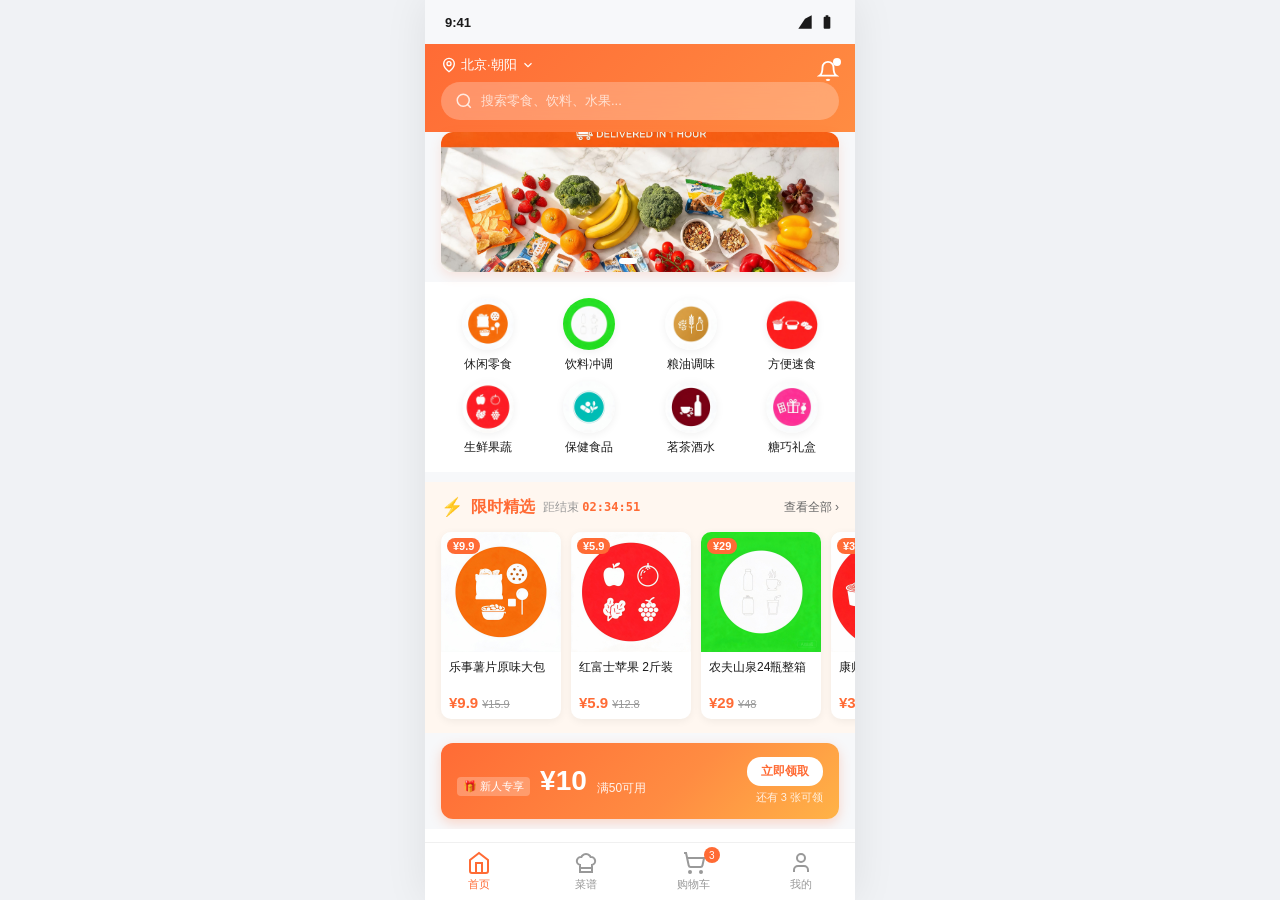
==== src/main/resources/app/index.html @ ce309b53 "feat: App端移动端UI原型 + 本地图片资源 + 菜谱Tab差异化 新增 App 端移动端原型： - 单页 HTML 应用，4 Tab 底部导航（首页/菜谱/购物车/我的） - 7 个跳转页（" ====
<!DOCTYPE html>
<html lang="zh-CN">
<head>
    <meta charset="UTF-8">
    <meta name="viewport" content="width=device-width, initial-scale=1.0, maximum-scale=1.0, user-scalable=no">
    <meta name="theme-color" content="#FF6B35">
    <title>食鲜优选 — 新鲜到家</title>
    <link rel="stylesheet" href="css/style.css">
</head>
<body>
    <div class="phone-frame">
        <!-- 状态栏 -->
        <div class="status-bar">
            <span class="time">9:41</span>
            <span class="icons">
                <svg viewBox="0 0 24 24" width="16" height="16" fill="currentColor"><path d="M2 22h20V2L12 7 2 22z"/></svg>
                <svg viewBox="0 0 24 24" width="16" height="16" fill="currentColor"><path d="M15.67 4H14V2h-4v2H8.33C7.6 4 7 4.6 7 5.33v15.33C7 21.4 7.6 22 8.33 22h7.33c.74 0 1.34-.6 1.34-1.33V5.33C17 4.6 16.4 4 15.67 4z"/></svg>
            </span>
        </div>

        <!-- 内容区 -->
        <main class="content" id="app">

            <!-- ============ 🏠 首页 ============ -->
            <section class="page active" id="page-home">
                <!-- 顶部搜索栏 -->
                <header class="header-home">
                    <div class="location">
                        <svg viewBox="0 0 24 24" width="16" height="16" fill="none" stroke="currentColor" stroke-width="2"><path d="M20 10c0 6-8 12-8 12s-8-6-8-12a8 8 0 0 1 16 0Z"/><circle cx="12" cy="10" r="3"/></svg>
                        <span>北京·朝阳</span>
                        <svg viewBox="0 0 24 24" width="14" height="14" fill="none" stroke="currentColor" stroke-width="2"><path d="m6 9 6 6 6-6"/></svg>
                    </div>
                    <div class="search-bar" onclick="navigateTo('search')">
                        <svg viewBox="0 0 24 24" width="18" height="18" fill="none" stroke="currentColor" stroke-width="2"><circle cx="11" cy="11" r="8"/><path d="m21 21-4.3-4.3"/></svg>
                        <span class="placeholder">搜索零食、饮料、水果...</span>
                    </div>
                    <div class="msg-icon" onclick="navigateTo('notice')">
                        <svg viewBox="0 0 24 24" width="22" height="22" fill="none" stroke="currentColor" stroke-width="2"><path d="M6 8a6 6 0 0 1 12 0c0 7 3 9 3 9H3s3-2 3-9"/><path d="M10.3 21a1.94 1.94 0 0 0 3.4 0"/></svg>
                        <span class="dot"></span>
                    </div>
                </header>

                <!-- 轮播图 -->
                <div class="banner-swiper">
                    <div class="banner-track">
                        <img src="images/banner-1.jpg" class="banner-slide" alt="">
                        <img src="images/banner-2.jpg" class="banner-slide" alt="">
                        <img src="images/banner-3.jpg" class="banner-slide" alt="">
                    </div>
                    <div class="banner-dots">
                        <span class="dot active"></span><span class="dot"></span><span class="dot"></span>
                    </div>
                </div>

                <!-- 8 个分类入口 -->
                <div class="section">
                    <div class="category-grid">
                        <a class="cat-item" onclick="scrollToCategory('snack')">
                            <div class="cat-icon"><img src="images/cat-snack.jpg"></div>
                            <span>休闲零食</span>
                        </a>
                        <a class="cat-item" onclick="scrollToCategory('drink')">
                            <div class="cat-icon"><img src="images/cat-drink.jpg"></div>
                            <span>饮料冲调</span>
                        </a>
                        <a class="cat-item" onclick="scrollToCategory('oil')">
                            <div class="cat-icon"><img src="images/cat-oil.jpg"></div>
                            <span>粮油调味</span>
                        </a>
                        <a class="cat-item" onclick="scrollToCategory('instant')">
                            <div class="cat-icon"><img src="images/cat-instant.jpg"></div>
                            <span>方便速食</span>
                        </a>
                        <a class="cat-item" onclick="scrollToCategory('fresh')">
                            <div class="cat-icon"><img src="images/cat-fresh.jpg"></div>
                            <span>生鲜果蔬</span>
                        </a>
                        <a class="cat-item" onclick="scrollToCategory('health')">
                            <div class="cat-icon"><img src="images/cat-health.jpg"></div>
                            <span>保健食品</span>
                        </a>
                        <a class="cat-item" onclick="scrollToCategory('tea')">
                            <div class="cat-icon"><img src="images/cat-tea.jpg"></div>
                            <span>茗茶酒水</span>
                        </a>
                        <a class="cat-item" onclick="scrollToCategory('choco')">
                            <div class="cat-icon"><img src="images/cat-choco.jpg"></div>
                            <span>糖巧礼盒</span>
                        </a>
                    </div>
                </div>

                <!-- 限时精选 -->
                <div class="section flash-sale">
                    <div class="section-title">
                        <div class="title-left">
                            <span class="title-icon">⚡</span>
                            <h3>限时精选</h3>
                            <span class="title-sub">距结束 <b class="countdown">02:34:51</b></span>
                        </div>
                        <span class="title-more">查看全部 ›</span>
                    </div>
                    <div class="horizontal-scroll">
                        <div class="goods-card" onclick="navigateTo('foodDetail', {id:1})">
                            <div class="goods-img"><img src="images/cat-snack.jpg"><span class="tag-sale">¥9.9</span></div>
                            <div class="goods-info">
                                <div class="goods-title">乐事薯片原味大包</div>
                                <div class="goods-price"><b>¥9.9</b><span>¥15.9</span></div>
                            </div>
                        </div>
                        <div class="goods-card" onclick="navigateTo('foodDetail', {id:2})">
                            <div class="goods-img"><img src="images/cat-fresh.jpg"><span class="tag-sale">¥5.9</span></div>
                            <div class="goods-info">
                                <div class="goods-title">红富士苹果 2斤装</div>
                                <div class="goods-price"><b>¥5.9</b><span>¥12.8</span></div>
                            </div>
                        </div>
                        <div class="goods-card" onclick="navigateTo('foodDetail', {id:3})">
                            <div class="goods-img"><img src="images/cat-drink.jpg"><span class="tag-sale">¥29</span></div>
                            <div class="goods-info">
                                <div class="goods-title">农夫山泉24瓶整箱</div>
                                <div class="goods-price"><b>¥29</b><span>¥48</span></div>
                            </div>
                        </div>
                        <div class="goods-card" onclick="navigateTo('foodDetail', {id:4})">
                            <div class="goods-img"><img src="images/cat-instant.jpg"><span class="tag-sale">¥3.9</span></div>
                            <div class="goods-info">
                                <div class="goods-title">康师傅红烧牛肉面</div>
                                <div class="goods-price"><b>¥3.9</b><span>¥5.5</span></div>
                            </div>
                        </div>
                    </div>
                </div>

                <!-- 领券入口 -->
                <div class="coupon-banner" onclick="navigateTo('coupon')">
                    <div class="coupon-left">
                        <span class="coupon-tag">🎁 新人专享</span>
                        <div class="coupon-money">¥10</div>
                        <div class="coupon-label">满50可用</div>
                    </div>
                    <div class="coupon-right">
                        <div class="coupon-btn">立即领取</div>
                        <div class="coupon-tip">还有 3 张可领</div>
                    </div>
                </div>

                <!-- 推荐商品 -->
                <div class="section">
                    <div class="section-title">
                        <div class="title-left"><h3>为你推荐</h3><span class="title-sub">精选好货</span></div>
                    </div>
                    <div class="goods-grid">
                        <div class="goods-card vertical" onclick="navigateTo('foodDetail', {id:5})">
                            <div class="goods-img"><img src="images/cat-snack.jpg"></div>
                            <div class="goods-info">
                                <div class="goods-title">三只松鼠每日坚果750g</div>
                                <div class="goods-desc">30包独立包装 · 孕妇儿童零食</div>
                                <div class="goods-bottom"><div class="goods-price"><b>¥69</b><span>¥99</span></div><button class="btn-add">+</button></div>
                            </div>
                        </div>
                        <div class="goods-card vertical" onclick="navigateTo('foodDetail', {id:6})">
                            <div class="goods-img"><img src="images/cat-drink.jpg"></div>
                            <div class="goods-info">
                                <div class="goods-title">伊利纯牛奶250ml×16盒</div>
                                <div class="goods-desc">优质奶源 · 营养早餐</div>
                                <div class="goods-bottom"><div class="goods-price"><b>¥45</b><span>¥68</span></div><button class="btn-add">+</button></div>
                            </div>
                        </div>
                        <div class="goods-card vertical" onclick="navigateTo('foodDetail', {id:7})">
                            <div class="goods-img"><img src="images/cat-fresh.jpg"></div>
                            <div class="goods-info">
                                <div class="goods-title">智利车厘子 J级 1kg</div>
                                <div class="goods-desc">进口水果 · 顺丰冷链</div>
                                <div class="goods-bottom"><div class="goods-price"><b>¥128</b><span>¥198</span></div><button class="btn-add">+</button></div>
                            </div>
                        </div>
                        <div class="goods-card vertical" onclick="navigateTo('foodDetail', {id:8})">
                            <div class="goods-img"><img src="images/cat-instant.jpg"></div>
                            <div class="goods-info">
                                <div class="goods-title">海底捞自热火锅麻辣味</div>
                                <div class="goods-desc">懒人速食 · 15分钟即享</div>
                                <div class="goods-bottom"><div class="goods-price"><b>¥29.9</b><span>¥39.9</span></div><button class="btn-add">+</button></div>
                            </div>
                        </div>
                        <div class="goods-card vertical" onclick="navigateTo('foodDetail', {id:9})">
                            <div class="goods-img"><img src="images/cat-tea.jpg"></div>
                            <div class="goods-info">
                                <div class="goods-title">云南普洱茶饼357g</div>
                                <div class="goods-desc">陈香浓郁 · 送礼佳品</div>
                                <div class="goods-bottom"><div class="goods-price"><b>¥188</b><span>¥268</span></div><button class="btn-add">+</button></div>
                            </div>
                        </div>
                        <div class="goods-card vertical" onclick="navigateTo('foodDetail', {id:10})">
                            <div class="goods-img"><img src="images/cat-oil.jpg"></div>
                            <div class="goods-info">
                                <div class="goods-title">五常稻花香大米5kg</div>
                                <div class="goods-desc">东北新米 · 香糯可口</div>
                                <div class="goods-bottom"><div class="goods-price"><b>¥59</b><span>¥79</span></div><button class="btn-add">+</button></div>
                            </div>
                        </div>
                    </div>
                </div>
                <div class="bottom-placeholder"></div>
            </section>

            <!-- ============ 🍳 菜谱 Tab ============ -->
            <section class="page" id="page-recipe">
                <header class="header-simple">
                    <h1 class="page-title">🍳 今日菜谱</h1>
                    <p class="page-sub">选一道菜，一键加购食材</p>
                </header>

                <!-- 菜谱分类筛选 -->
                <div class="chip-scroll">
                    <div class="chip active">全部</div>
                    <div class="chip">家常菜</div>
                    <div class="chip">快手菜</div>
                    <div class="chip">甜品</div>
                    <div class="chip">饮品</div>
                    <div class="chip">主食</div>
                </div>

                <!-- 菜谱列表 -->
                <div class="recipe-list">
                    <div class="recipe-card" onclick="navigateTo('recipeDetail', {id:1})">
                        <div class="recipe-img"><img src="images/recipe-1.jpg"></div>
                        <div class="recipe-info">
                            <h4>番茄炒蛋</h4>
                            <div class="recipe-meta">
                                <span class="meta-tag easy">简单</span>
                                <span>⏱ 15分钟</span>
                                <span>🥗 4种食材</span>
                            </div>
                            <p class="recipe-desc">经典家常菜，酸甜开胃</p>
                            <button class="btn-primary-sm" onclick="event.stopPropagation()">一键加购食材</button>
                        </div>
                    </div>
                    <div class="recipe-card" onclick="navigateTo('recipeDetail', {id:2})">
                        <div class="recipe-img"><img src="images/recipe-2.jpg"></div>
                        <div class="recipe-info">
                            <h4>红烧牛肉面</h4>
                            <div class="recipe-meta">
                                <span class="meta-tag easy">简单</span>
                                <span>⏱ 10分钟</span>
                                <span>🥗 3种食材</span>
                            </div>
                            <p class="recipe-desc">快手美味方便面升级</p>
                            <button class="btn-primary-sm" onclick="event.stopPropagation()">一键加购食材</button>
                        </div>
                    </div>
                    <div class="recipe-card" onclick="navigateTo('recipeDetail', {id:3})">
                        <div class="recipe-img"><img src="images/recipe-3.jpg"></div>
                        <div class="recipe-info">
                            <h4>黄油煎苹果</h4>
                            <div class="recipe-meta">
                                <span class="meta-tag easy">简单</span>
                                <span>⏱ 10分钟</span>
                                <span>🥗 3种食材</span>
                            </div>
                            <p class="recipe-desc">甜品小能手，高颜值下午茶</p>
                            <button class="btn-primary-sm" onclick="event.stopPropagation()">一键加购食材</button>
                        </div>
                    </div>
                    <div class="recipe-card" onclick="navigateTo('recipeDetail', {id:4})">
                        <div class="recipe-img"><img src="images/recipe-4.jpg"></div>
                        <div class="recipe-info">
                            <h4>自热火锅豪华版</h4>
                            <div class="recipe-meta">
                                <span class="meta-tag easy">简单</span>
                                <span>⏱ 20分钟</span>
                                <span>🥗 3种食材</span>
                            </div>
                            <p class="recipe-desc">懒人必备，15分钟火锅大餐</p>
                            <button class="btn-primary-sm" onclick="event.stopPropagation()">一键加购食材</button>
                        </div>
                    </div>
                    <div class="recipe-card" onclick="navigateTo('recipeDetail', {id:5})">
                        <div class="recipe-img"><img src="images/recipe-5.jpg"></div>
                        <div class="recipe-info">
                            <h4>牛奶咖啡拿铁</h4>
                            <div class="recipe-meta">
                                <span class="meta-tag easy">简单</span>
                                <span>⏱ 5分钟</span>
                                <span>🥗 2种食材</span>
                            </div>
                            <p class="recipe-desc">在家也能做的咖啡店品质</p>
                            <button class="btn-primary-sm" onclick="event.stopPropagation()">一键加购食材</button>
                        </div>
                    </div>
                    <div class="recipe-card" onclick="navigateTo('recipeDetail', {id:6})">
                        <div class="recipe-img"><img src="images/recipe-6.jpg"></div>
                        <div class="recipe-info">
                            <h4>苹果牛奶甜品</h4>
                            <div class="recipe-meta">
                                <span class="meta-tag easy">简单</span>
                                <span>⏱ 5分钟</span>
                                <span>🥗 3种食材</span>
                            </div>
                            <p class="recipe-desc">营养早餐首选，简单又美味</p>
                            <button class="btn-primary-sm" onclick="event.stopPropagation()">一键加购食材</button>
                        </div>
                    </div>
                    <div class="recipe-card" onclick="navigateTo('recipeDetail', {id:7})">
                        <div class="recipe-img"><img src="images/recipe-7.jpg"></div>
                        <div class="recipe-info">
                            <h4>大米香粥</h4>
                            <div class="recipe-meta">
                                <span class="meta-tag easy">简单</span>
                                <span>⏱ 40分钟</span>
                                <span>🥗 3种食材</span>
                            </div>
                            <p class="recipe-desc">养胃好选择，软糯绵密</p>
                            <button class="btn-primary-sm" onclick="event.stopPropagation()">一键加购食材</button>
                        </div>
                    </div>
                    <div class="recipe-card" onclick="navigateTo('recipeDetail', {id:8})">
                        <div class="recipe-img"><img src="images/recipe-8.jpg"></div>
                        <div class="recipe-info">
                            <h4>黄油巧克力拼盘</h4>
                            <div class="recipe-meta">
                                <span class="meta-tag medium">中等</span>
                                <span>⏱ 30分钟</span>
                                <span>🥗 3种食材</span>
                            </div>
                            <p class="recipe-desc">下午茶小甜点，精致摆盘</p>
                            <button class="btn-primary-sm" onclick="event.stopPropagation()">一键加购食材</button>
                        </div>
                    </div>
                </div>
                <div class="bottom-placeholder"></div>
            </section>

            <!-- ============ 🛒 购物车 Tab ============ -->
            <section class="page" id="page-cart">
                <header class="header-simple">
                    <h1 class="page-title">🛒 购物车</h1>
                    <span class="cart-edit" onclick="toggleCartEdit()">管理</span>
                </header>
                <div class="cart-list">
                    <div class="cart-item">
                        <div class="checkbox checked"></div>
                        <img class="cart-img" src="images/cat-snack.jpg">
                        <div class="cart-info">
                            <div class="cart-title">三只松鼠每日坚果750g</div>
                            <div class="cart-spec">原味 / 750g</div>
                            <div class="cart-bottom">
                                <span class="cart-price">¥69</span>
                                <div class="stepper"><button class="step-minus">-</button><span>1</span><button class="step-plus">+</button></div>
                            </div>
                        </div>
                    </div>
                    <div class="cart-item">
                        <div class="checkbox checked"></div>
                        <img class="cart-img" src="images/cat-drink.jpg">
                        <div class="cart-info">
                            <div class="cart-title">伊利纯牛奶250ml×16盒</div>
                            <div class="cart-spec">整箱 / 16盒</div>
                            <div class="cart-bottom">
                                <span class="cart-price">¥45</span>
                                <div class="stepper"><button class="step-minus">-</button><span>2</span><button class="step-plus">+</button></div>
                            </div>
                        </div>
                    </div>
                    <div class="cart-item">
                        <div class="checkbox"></div>
                        <img class="cart-img" src="images/cat-instant.jpg">
                        <div class="cart-info">
                            <div class="cart-title">海底捞自热火锅麻辣味</div>
                            <div class="cart-spec">麻辣味 / 盒装</div>
                            <div class="cart-bottom">
                                <span class="cart-price">¥29.9</span>
                                <div class="stepper"><button class="step-minus">-</button><span>1</span><button class="step-plus">+</button></div>
                            </div>
                        </div>
                    </div>
                </div>
                <!-- 底部结算栏 -->
                <div class="cart-footer">
                    <div class="cart-select-all">
                        <div class="checkbox checked"></div>
                        <span>全选</span>
                    </div>
                    <div class="cart-total">
                        <span>合计：</span><b>¥159</b>
                        <span class="cart-save">已省 ¥30</span>
                    </div>
                    <button class="btn-checkout" onclick="navigateTo('confirmOrder')">去结算(3)</button>
                </div>
            </section>

            <!-- ============ 👤 我的 Tab ============ -->
            <section class="page" id="page-profile">
                <!-- 头部 -->
                <div class="profile-header">
                    <div class="avatar">
                        <svg viewBox="0 0 24 24" width="40" height="40" fill="none" stroke="currentColor" stroke-width="2"><circle cx="12" cy="8" r="4"/><path d="M4 21c0-4 4-6 8-6s8 2 8 6"/></svg>
                    </div>
                    <div class="profile-info">
                        <h3>鲜食爱好者</h3>
                        <span>会员等级：银卡会员 ›</span>
                    </div>
                    <svg class="profile-setting" viewBox="0 0 24 24" width="20" height="20" fill="none" stroke="currentColor" stroke-width="2"><circle cx="12" cy="12" r="3"/><path d="M19.4 15a1.65 1.65 0 0 0 .33 1.82l.06.06a2 2 0 0 1 0 2.83 2 2 0 0 1-2.83 0l-.06-.06a1.65 1.65 0 0 0-1.82-.33 1.65 1.65 0 0 0-1 1.51V21a2 2 0 0 1-4 0v-.09a1.65 1.65 0 0 0-1-1.51 1.65 1.65 0 0 0-1.82.33l-.06.06a2 2 0 0 1-2.83 0 2 2 0 0 1 0-2.83l.06-.06a1.65 1.65 0 0 0 .33-1.82 1.65 1.65 0 0 0-1.51-1H3a2 2 0 0 1 0-4h.09A1.65 1.65 0 0 0 4.6 9a1.65 1.65 0 0 0-.33-1.82l-.06-.06a2 2 0 0 1 0-2.83 2 2 0 0 1 2.83 0l.06.06a1.65 1.65 0 0 0 1.82.33H9a1.65 1.65 0 0 0 1-1.51V3a2 2 0 0 1 4 0v.09a1.65 1.65 0 0 0 1 1.51 1.65 1.65 0 0 0 1.82-.33l.06-.06a2 2 0 0 1 2.83 0 2 2 0 0 1 0 2.83l-.06.06a1.65 1.65 0 0 0-.33 1.82V9a1.65 1.65 0 0 0 1.51 1H21a2 2 0 0 1 0 4h-.09a1.65 1.65 0 0 0-1.51 1z"/></svg>
                </div>

                <!-- 我的订单 -->
                <div class="order-section">
                    <div class="section-head">
                        <h4>我的订单</h4>
                        <span onclick="navigateTo('orderList')">全部订单 ›</span>
                    </div>
                    <div class="order-tabs">
                        <div class="order-tab">
                            <div class="order-icon">💳<span class="red-dot">2</span></div>
                            <span>待支付</span>
                        </div>
                        <div class="order-tab">
                            <div class="order-icon">📦</div>
                            <span>待发货</span>
                        </div>
                        <div class="order-tab">
                            <div class="order-icon">🚚</div>
                            <span>待收货</span>
                        </div>
                        <div class="order-tab">
                            <div class="order-icon">⭐</div>
                            <span>待评价</span>
                        </div>
                        <div class="order-tab">
                            <div class="order-icon">↩️</div>
                            <span>退款/售后</span>
                        </div>
                    </div>
                </div>

                <!-- 钱包福利 -->
                <div class="wallet-row">
                    <div class="wallet-item">
                        <div class="wallet-num">128</div><div class="wallet-label">积分</div>
                    </div>
                    <div class="wallet-divider"></div>
                    <div class="wallet-item" onclick="navigateTo('coupon')">
                        <div class="wallet-num">3</div><div class="wallet-label">优惠券</div>
                    </div>
                    <div class="wallet-divider"></div>
                    <div class="wallet-item">
                        <div class="wallet-num">¥5.8</div><div class="wallet-label">余额</div>
                    </div>
                </div>

                <!-- 功能菜单 -->
                <div class="menu-list">
                    <a class="menu-item" onclick="navigateTo('address')">
                        <svg viewBox="0 0 24 24" width="20" height="20" fill="none" stroke="currentColor" stroke-width="2"><path d="M20 10c0 6-8 12-8 12s-8-6-8-12a8 8 0 0 1 16 0Z"/><circle cx="12" cy="10" r="3"/></svg>
                        <span>收货地址</span><span class="menu-arrow">›</span>
                    </a>
                    <a class="menu-item" onclick="navigateTo('favorite')">
                        <svg viewBox="0 0 24 24" width="20" height="20" fill="none" stroke="currentColor" stroke-width="2"><path d="M20.84 4.61a5.5 5.5 0 0 0-7.78 0L12 5.67l-1.06-1.06a5.5 5.5 0 0 0-7.78 7.78l1.06 1.06L12 21.23l7.78-7.78 1.06-1.06a5.5 5.5 0 0 0 0-7.78z"/></svg>
                        <span>我的收藏</span><span class="menu-arrow">›</span>
                    </a>
                    <a class="menu-item" onclick="navigateTo('notice')">
                        <svg viewBox="0 0 24 24" width="20" height="20" fill="none" stroke="currentColor" stroke-width="2"><path d="M6 8a6 6 0 0 1 12 0c0 7 3 9 3 9H3s3-2 3-9"/><path d="M10.3 21a1.94 1.94 0 0 0 3.4 0"/></svg>
                        <span>消息通知</span><span class="menu-arrow">›</span>
                    </a>
                    <a class="menu-item" onclick="navigateTo('feedback')">
                        <svg viewBox="0 0 24 24" width="20" height="20" fill="none" stroke="currentColor" stroke-width="2"><path d="M21 15a2 2 0 0 1-2 2H7l-4 4V5a2 2 0 0 1 2-2h14a2 2 0 0 1 2 2z"/></svg>
                        <span>意见反馈</span><span class="menu-arrow">›</span>
                    </a>
                    <a class="menu-item" onclick="navigateTo('service')">
                        <svg viewBox="0 0 24 24" width="20" height="20" fill="none" stroke="currentColor" stroke-width="2"><path d="M21 11.5a8.38 8.38 0 0 1-.9 3.8 8.5 8.5 0 0 1-7.6 4.7 8.38 8.38 0 0 1-3.8-.9L3 21l1.9-5.7a8.38 8.38 0 0 1-.9-3.8 8.5 8.5 0 0 1 4.7-7.6 8.38 8.38 0 0 1 3.8-.9h.5a8.48 8.48 0 0 1 8 8v.5z"/></svg>
                        <span>在线客服</span><span class="menu-arrow">›</span>
                    </a>
                    <a class="menu-item" onclick="navigateTo('coupon')">
                        <svg viewBox="0 0 24 24" width="20" height="20" fill="none" stroke="currentColor" stroke-width="2"><path d="M20 12V8H6a2 2 0 0 1-2-2c0-1.1.9-2 2-2h12v4"/><path d="M4 6v12c0 1.1.9 2 2 2h14v-4"/><path d="M18 12a2 2 0 0 0 0 4h4v-4z"/></svg>
                        <span>领券中心</span><span class="menu-arrow">›</span>
                    </a>
                </div>
                <div class="bottom-placeholder"></div>
            </section>

            <!-- ============ 搜索页（非 Tab） ============ -->
            <section class="page sub-page" id="page-search">
                <div class="search-header">
                    <svg class="back-btn" onclick="goBack()" viewBox="0 0 24 24" width="22" height="22" fill="none" stroke="currentColor" stroke-width="2"><path d="m15 18-6-6 6-6"/></svg>
                    <div class="search-bar focused">
                        <svg viewBox="0 0 24 24" width="18" height="18" fill="none" stroke="currentColor" stroke-width="2"><circle cx="11" cy="11" r="8"/><path d="m21 21-4.3-4.3"/></svg>
                        <input type="text" autofocus placeholder="搜索零食、饮料、水果...">
                    </div>
                    <span class="search-cancel" onclick="goBack()">取消</span>
                </div>
                <div class="search-hot">
                    <div class="section-title"><h3>🔥 热门搜索</h3></div>
                    <div class="chip-wrap">
                        <span class="chip keyword">休闲零食</span>
                        <span class="chip keyword">进口饼干</span>
                        <span class="chip keyword">低脂牛奶</span>
                        <span class="chip keyword">现磨咖啡</span>
                        <span class="chip keyword">新鲜水果</span>
                        <span class="chip keyword">有机蔬菜</span>
                        <span class="chip keyword">五常大米</span>
                        <span class="chip keyword">自热火锅</span>
                    </div>
                </div>
            </section>

            <!-- ============ 食物详情页（非 Tab） ============ -->
            <section class="page sub-page" id="page-foodDetail">
                <div class="detail-top-bar">
                    <svg onclick="goBack()" viewBox="0 0 24 24" width="22" height="22" fill="none" stroke="currentColor" stroke-width="2"><path d="m15 18-6-6 6-6"/></svg>
                    <span>商品详情</span>
                    <svg viewBox="0 0 24 24" width="22" height="22" fill="none" stroke="currentColor" stroke-width="2"><circle cx="12" cy="12" r="1"/><circle cx="19" cy="12" r="1"/><circle cx="5" cy="12" r="1"/></svg>
                </div>
                <div class="detail-banner"><img src="images/cat-snack.jpg"></div>
                <div class="detail-info">
                    <div class="detail-price-row">
                        <span class="price-symbol">¥</span><span class="price-int">69</span><span class="price-decimal">.00</span>
                        <span class="price-origin">¥99.00</span>
                        <span class="price-tag">限时特惠</span>
                    </div>
                    <h2 class="detail-title">三只松鼠每日坚果750g 30包独立包装 孕妇儿童零食混合干果仁</h2>
                    <div class="detail-meta">
                        <span>月销 2.3万+</span>
                        <span>好评率 98%</span>
                        <span>顺丰包邮</span>
                    </div>
                </div>
                <div class="detail-section">
                    <div class="detail-section-title">规格选择</div>
                    <div class="sku-row">
                        <span class="sku-label">规格</span>
                        <span class="sku-item active">750g/30包</span>
                        <span class="sku-item">500g/20包</span>
                    </div>
                    <div class="sku-row">
                        <span class="sku-label">口味</span>
                        <span class="sku-item active">原味</span>
                        <span class="sku-item">盐焗</span>
                        <span class="sku-item">奶香</span>
                    </div>
                </div>
                <div class="detail-section">
                    <div class="detail-section-title">商品详情</div>
                    <div class="detail-images">
                        <img src="images/cat-snack.jpg">
                        <img src="images/cat-fresh.jpg">
                        <img src="images/cat-drink.jpg">
                    </div>
                </div>
                <div class="detail-section">
                    <div class="detail-section-title">用户评价 <span class="review-count">(1286)</span></div>
                    <div class="review-item">
                        <div class="review-avatar">王</div>
                        <div class="review-body">
                            <div class="review-name">王***8</div>
                            <div class="review-stars">★★★★★</div>
                            <p>每天一包特别方便，味道很好，种类丰富，已经回购三次了！</p>
                        </div>
                    </div>
                    <div class="review-item">
                        <div class="review-avatar">李</div>
                        <div class="review-body">
                            <div class="review-name">李***2</div>
                            <div class="review-stars">★★★★</div>
                            <p>孩子很喜欢吃，包装干净卫生，快递也很快。</p>
                        </div>
                    </div>
                </div>
                <div class="detail-footer">
                    <div class="detail-footer-left">
                        <div class="ff-icon" onclick="toast('已收藏')"><svg viewBox="0 0 24 24" width="22" height="22" fill="none" stroke="currentColor" stroke-width="2"><path d="M20.84 4.61a5.5 5.5 0 0 0-7.78 0L12 5.67l-1.06-1.06a5.5 5.5 0 0 0-7.78 7.78l1.06 1.06L12 21.23l7.78-7.78 1.06-1.06a5.5 5.5 0 0 0 0-7.78z"/></svg><span>收藏</span></div>
                        <div class="ff-icon"><svg viewBox="0 0 24 24" width="22" height="22" fill="none" stroke="currentColor" stroke-width="2"><path d="M21 15a2 2 0 0 1-2 2H7l-4 4V5a2 2 0 0 1 2-2h14a2 2 0 0 1 2 2z"/></svg><span>客服</span></div>
                    </div>
                    <button class="btn-detail-add" onclick="toast('已加入购物车')">加入购物车</button>
                    <button class="btn-detail-buy" onclick="navigateTo('confirmOrder')">立即购买</button>
                </div>
            </section>

            <!-- ============ 菜谱详情页（非 Tab） ============ -->
            <section class="page sub-page" id="page-recipeDetail">
                <div class="detail-top-bar">
                    <svg onclick="goBack()" viewBox="0 0 24 24" width="22" height="22" fill="none" stroke="currentColor" stroke-width="2"><path d="m15 18-6-6 6-6"/></svg>
                    <span>菜谱详情</span>
                    <svg viewBox="0 0 24 24" width="22" height="22" fill="none" stroke="currentColor" stroke-width="2"><path d="M4 12v8a2 2 0 0 0 2 2h12a2 2 0 0 0 2-2v-8"/><polyline points="16 6 12 2 8 6"/><line x1="12" x2="12" y1="2" y2="15"/></svg>
                </div>
                <div class="recipe-detail-hero">
                    <img src="images/recipe-1.jpg">
                    <div class="recipe-detail-info">
                        <h2>番茄炒蛋</h2>
                        <div class="recipe-meta">
                            <span class="meta-tag easy">简单</span>
                            <span>⏱ 15分钟</span>
                            <span>🍽 家常菜</span>
                        </div>
                    </div>
                </div>
                <div class="detail-section">
                    <div class="detail-section-title">🥬 所需食材</div>
                    <div class="ingredient-list">
                        <div class="ingredient-item">
                            <div class="ingredient-name">有机西红柿</div>
                            <div class="ingredient-qty">2个</div>
                            <button class="btn-add-sm">+</button>
                        </div>
                        <div class="ingredient-item">
                            <div class="ingredient-name">鸡蛋</div>
                            <div class="ingredient-qty">3个</div>
                            <button class="btn-add-sm">+</button>
                        </div>
                        <div class="ingredient-item">
                            <div class="ingredient-name">食用盐</div>
                            <div class="ingredient-qty">少许</div>
                            <button class="btn-add-sm">+</button>
                        </div>
                        <div class="ingredient-item">
                            <div class="ingredient-name">食用油</div>
                            <div class="ingredient-qty">适量</div>
                            <button class="btn-add-sm">+</button>
                        </div>
                    </div>
                    <button class="btn-primary-outline">🛒 一键加购全部食材</button>
                </div>
                <div class="detail-section">
                    <div class="detail-section-title">📝 做法步骤</div>
                    <div class="step-list">
                        <div class="step-item"><span class="step-num">1</span><span>热锅放油，油温六成热时倒入打散的鸡蛋液</span></div>
                        <div class="step-item"><span class="step-num">2</span><span>大火快速滑炒至鸡蛋金黄凝固，盛出备用</span></div>
                        <div class="step-item"><span class="step-num">3</span><span>锅中留底油，倒入番茄块翻炒出汁</span></div>
                        <div class="step-item"><span class="step-num">4</span><span>加盐调味，倒入鸡蛋翻炒均匀出锅</span></div>
                    </div>
                </div>
                <div class="bottom-placeholder"></div>
            </section>

            <!-- ============ 确认订单页（非 Tab） ============ -->
            <section class="page sub-page" id="page-confirmOrder">
                <div class="detail-top-bar">
                    <svg onclick="goBack()" viewBox="0 0 24 24" width="22" height="22" fill="none" stroke="currentColor" stroke-width="2"><path d="m15 18-6-6 6-6"/></svg>
                    <span>确认订单</span>
                </div>
                <!-- 地址 -->
                <div class="address-card">
                    <div class="address-icon">📍</div>
                    <div class="address-info">
                        <div class="address-name">张三 <span>138****1234</span></div>
                        <div class="address-detail">北京市朝阳区望京SOHO T3号楼 1201室</div>
                    </div>
                    <span class="address-edit">›</span>
                </div>
                <!-- 商品列表 -->
                <div class="order-goods">
                    <div class="cart-item">
                        <img class="cart-img" src="images/cat-snack.jpg">
                        <div class="cart-info">
                            <div class="cart-title">三只松鼠每日坚果750g</div>
                            <div class="cart-spec">原味 / 750g</div>
                            <div class="cart-bottom"><span class="cart-price">¥69</span><span class="cart-qty">×1</span></div>
                        </div>
                    </div>
                </div>
                <!-- 优惠券 -->
                <div class="order-row" onclick="toast('选择优惠券')">
                    <span>优惠券</span>
                    <span class="order-row-right"><span class="text-orange">-¥10</span> 1张可用 ›</span>
                </div>
                <!-- 备注 -->
                <div class="order-row">
                    <span>订单备注</span>
                    <input class="order-remark" placeholder="选填，如有特殊要求可备注">
                </div>
                <!-- 金额 -->
                <div class="order-amount">
                    <div class="amount-row"><span>商品小计</span><span>¥69.00</span></div>
                    <div class="amount-row"><span>运费</span><span class="text-green">包邮</span></div>
                    <div class="amount-row"><span>优惠券</span><span class="text-orange">-¥10.00</span></div>
                    <div class="amount-row total"><span>实付金额</span><span class="text-price">¥59.00</span></div>
                </div>
                <!-- 底部提交 -->
                <div class="submit-bar">
                    <div class="submit-total">实付：<b class="text-price">¥59.00</b></div>
                    <button class="btn-submit-order" onclick="toast('下单成功！');navigateTo('home')">提交订单</button>
                </div>
            </section>

            <!-- ============ 领券中心（非 Tab） ============ -->
            <section class="page sub-page" id="page-coupon">
                <div class="detail-top-bar">
                    <svg onclick="goBack()" viewBox="0 0 24 24" width="22" height="22" fill="none" stroke="currentColor" stroke-width="2"><path d="m15 18-6-6 6-6"/></svg>
                    <span>领券中心</span>
                </div>
                <div class="coupon-list">
                    <div class="coupon-card available">
                        <div class="coup-left"><span class="coup-symbol">¥</span><span class="coup-num">10</span></div>
                        <div class="coup-mid">
                            <div class="coup-title">新人满50减10</div>
                            <div class="coup-desc">全场通用 · 有效期至 2026-12-31</div>
                        </div>
                        <button class="coup-btn">领取</button>
                    </div>
                    <div class="coupon-card available">
                        <div class="coup-left"><span class="coup-symbol">¥</span><span class="coup-num">20</span></div>
                        <div class="coup-mid">
                            <div class="coup-title">零食满100减20</div>
                            <div class="coup-desc">零食分类专用 · 限1张</div>
                        </div>
                        <button class="coup-btn">领取</button>
                    </div>
                    <div class="coupon-card available">
                        <div class="coup-left"><span class="coup-symbol">¥</span><span class="coup-num">5</span></div>
                        <div class="coup-mid">
                            <div class="coup-title">饮料满30减5</div>
                            <div class="coup-desc">饮料分类专用</div>
                        </div>
                        <button class="coup-btn">领取</button>
                    </div>
                    <div class="coupon-card disabled">
                        <div class="coup-left"><span class="coup-symbol">¥</span><span class="coup-num">30</span></div>
                        <div class="coup-mid">
                            <div class="coup-title">生鲜满200减30</div>
                            <div class="coup-desc">已领完</div>
                        </div>
                        <button class="coup-btn disabled">已领完</button>
                    </div>
                </div>
            </section>

        </main>

        <!-- ============ 底部导航栏 ============ -->
        <nav class="tab-bar">
            <div class="tab-item active" data-tab="home" onclick="switchTab('home')">
                <svg class="tab-icon" viewBox="0 0 24 24" fill="none" stroke="currentColor" stroke-width="2"><path d="m3 9 9-7 9 7v11a2 2 0 0 1-2 2H5a2 2 0 0 1-2-2z"/><polyline points="9 22 9 12 15 12 15 22"/></svg>
                <span>首页</span>
            </div>
            <div class="tab-item" data-tab="recipe" onclick="switchTab('recipe')">
                <svg class="tab-icon" viewBox="0 0 24 24" fill="none" stroke="currentColor" stroke-width="2"><path d="M6 13.87A4 4 0 0 1 7.41 6a5.11 5.11 0 0 1 1.05-1.54 5 5 0 0 1 7.08 0A5.11 5.11 0 0 1 16.59 6 4 4 0 0 1 18 13.87V21H6Z"/><line x1="6" x2="18" y1="17" y2="17"/></svg>
                <span>菜谱</span>
            </div>
            <div class="tab-item" data-tab="cart" onclick="switchTab('cart')">
                <svg class="tab-icon" viewBox="0 0 24 24" fill="none" stroke="currentColor" stroke-width="2"><circle cx="8" cy="21" r="1"/><circle cx="19" cy="21" r="1"/><path d="M2.05 2.05h2l2.66 12.42a2 2 0 0 0 2 1.58h9.78a2 2 0 0 0 1.95-1.57l1.65-7.43H5.12"/></svg>
                <span>购物车</span>
                <span class="cart-badge">3</span>
            </div>
            <div class="tab-item" data-tab="profile" onclick="switchTab('profile')">
                <svg class="tab-icon" viewBox="0 0 24 24" fill="none" stroke="currentColor" stroke-width="2"><path d="M19 21v-2a4 4 0 0 0-4-4H9a4 4 0 0 0-4 4v2"/><circle cx="12" cy="7" r="4"/></svg>
                <span>我的</span>
            </div>
        </nav>

        <!-- Toast -->
        <div class="toast" id="toast"></div>
    </div>

    <script src="js/app.js"></script>
</body>
</html>
---- src/main/resources/app/css/style.css ----
/* ===== 基础重置 ===== */
* { margin: 0; padding: 0; box-sizing: border-box; -webkit-tap-highlight-color: transparent; }
html, body { height: 100%; font-family: -apple-system, BlinkMacSystemFont, "PingFang SC", "Helvetica Neue", Arial, sans-serif; }
body { background: #f0f2f5; color: #1a1a1a; font-size: 14px; overflow: hidden; }
a { text-decoration: none; color: inherit; }
img { display: block; width: 100%; height: 100%; object-fit: cover; }
button { border: none; background: none; cursor: pointer; font-family: inherit; color: inherit; }
input { border: none; outline: none; font-family: inherit; }

/* ===== 手机框架 ===== */
.phone-frame {
    width: 100vw; height: 100vh;
    max-width: 430px; margin: 0 auto;
    background: #f7f8fa;
    display: flex; flex-direction: column;
    position: relative; overflow: hidden;
    box-shadow: 0 0 40px rgba(0,0,0,.08);
}

/* ===== 状态栏 ===== */
.status-bar {
    height: 44px; padding: 0 20px;
    display: flex; justify-content: space-between; align-items: center;
    font-size: 13px; font-weight: 600;
    background: transparent; color: #1a1a1a;
    flex-shrink: 0;
}
.status-bar .icons { display: flex; gap: 6px; align-items: center; }

/* ===== 内容区 ===== */
.content { flex: 1; overflow-y: auto; overflow-x: hidden; -webkit-overflow-scrolling: touch; }
.content::-webkit-scrollbar { display: none; }
.page { display: none; padding-bottom: 70px; }
.page.active { display: block; }
.sub-page { padding-bottom: 20px; }
.bottom-placeholder { height: 20px; }

/* ===== 主题色 ===== */
:root {
    --primary: #FF6B35;
    --primary-dark: #E55A2B;
    --primary-light: #FFE8DC;
    --secondary: #FFB347;
    --success: #22C55E;
    --danger: #EF4444;
    --text: #1a1a1a;
    --text-secondary: #666;
    --text-light: #999;
    --border: #eee;
    --bg: #f7f8fa;
    --card: #fff;
}

/* ===== 通用组件 ===== */
.section { background: #fff; margin: 10px 0; }
.section-title { display: flex; justify-content: space-between; align-items: center; padding: 14px 16px 10px; }
.title-left { display: flex; align-items: center; gap: 8px; }
.title-icon { font-size: 18px; }
.section-title h3 { font-size: 16px; font-weight: 700; color: var(--text); }
.title-sub { font-size: 12px; color: var(--text-light); }
.title-more { font-size: 12px; color: var(--text-secondary); }

.btn-primary-sm { background: var(--primary); color: #fff; font-size: 12px; padding: 5px 12px; border-radius: 14px; font-weight: 600; }
.btn-primary-outline { background: var(--primary-light); color: var(--primary); font-size: 13px; padding: 10px 16px; border-radius: 20px; font-weight: 600; text-align: center; width: 100%; margin-top: 12px; }
.toast {
    position: fixed; top: 50%; left: 50%; transform: translate(-50%, -50%);
    background: rgba(0,0,0,.75); color: #fff; padding: 10px 20px; border-radius: 8px;
    font-size: 14px; z-index: 9999; opacity: 0; transition: opacity .2s; pointer-events: none;
}
.toast.show { opacity: 1; }

/* ===== 首页 ===== */
.header-home {
    padding: 8px 16px 12px; background: linear-gradient(135deg, #FF6B35 0%, #FF8C42 100%);
    color: #fff;
}
.location { display: flex; align-items: center; gap: 4px; font-size: 13px; padding: 4px 0 8px; }
.search-bar {
    display: flex; align-items: center; gap: 8px;
    background: rgba(255,255,255,.25);
    backdrop-filter: blur(10px);
    height: 38px; border-radius: 19px; padding: 0 14px;
}
.search-bar svg { color: rgba(255,255,255,.8); }
.search-bar .placeholder { color: rgba(255,255,255,.7); font-size: 13px; }
.msg-icon { position: absolute; right: 16px; top: 60px; color: #fff; }
.msg-icon .dot { position: absolute; top: -2px; right: -2px; width: 8px; height: 8px; background: #fff; border-radius: 50%; }

/* 轮播图 */
.banner-swiper { position: relative; margin: 0 16px; border-radius: 12px; overflow: hidden; height: 140px; box-shadow: 0 4px 12px rgba(255,107,53,.15); }
.banner-track { display: flex; animation: bannerScroll 9s infinite; }
.banner-slide { min-width: 100%; height: 140px; }
@keyframes bannerScroll { 0%,30% { transform: translateX(0); } 35%,65% { transform: translateX(-100%); } 70%,100% { transform: translateX(-200%); } }
.banner-dots { position: absolute; bottom: 8px; left: 50%; transform: translateX(-50%); display: flex; gap: 6px; }
.banner-dots .dot { width: 6px; height: 6px; border-radius: 50%; background: rgba(255,255,255,.5); }
.banner-dots .dot.active { background: #fff; width: 18px; border-radius: 3px; }

/* 分类网格 */
.category-grid { display: grid; grid-template-columns: repeat(4, 1fr); gap: 8px; padding: 16px; }
.cat-item { display: flex; flex-direction: column; align-items: center; gap: 6px; cursor: pointer; }
.cat-icon { width: 52px; height: 52px; border-radius: 50%; overflow: hidden; box-shadow: 0 2px 8px rgba(0,0,0,.06); }
.cat-item span { font-size: 12px; color: var(--text); font-weight: 500; }

/* 限时精选 */
.flash-sale { background: #fff7f0 !important; }
.flash-sale .section-title h3 { color: var(--primary); }
.flash-sale .countdown { color: var(--primary); font-family: monospace; }
.horizontal-scroll { display: flex; gap: 10px; overflow-x: auto; padding: 4px 16px 14px; }
.horizontal-scroll::-webkit-scrollbar { display: none; }
.goods-card { flex-shrink: 0; width: 120px; background: #fff; border-radius: 10px; overflow: hidden; box-shadow: 0 2px 8px rgba(0,0,0,.06); }
.goods-card .goods-img { position: relative; width: 120px; height: 120px; }
.tag-sale { position: absolute; top: 6px; left: 6px; background: var(--primary); color: #fff; font-size: 11px; padding: 2px 6px; border-radius: 8px; font-weight: 600; }
.goods-info { padding: 8px; }
.goods-title { font-size: 12px; color: var(--text); line-height: 1.3; height: 30px; overflow: hidden; }
.goods-price { margin-top: 4px; }
.goods-price b { color: var(--primary); font-size: 15px; font-weight: 700; }
.goods-price span { color: var(--text-light); font-size: 11px; text-decoration: line-through; margin-left: 4px; }

.goods-grid { display: grid; grid-template-columns: repeat(2, 1fr); gap: 10px; padding: 4px 16px 16px; }
.goods-card.vertical { width: 100%; }
.goods-card.vertical .goods-img { width: 100%; height: 140px; }
.goods-card.vertical .goods-title { font-size: 13px; height: auto; min-height: 34px; }
.goods-desc { font-size: 11px; color: var(--text-light); margin-top: 3px; overflow: hidden; display: -webkit-box; -webkit-line-clamp: 1; -webkit-box-orient: vertical; }
.goods-bottom { display: flex; justify-content: space-between; align-items: center; margin-top: 6px; }
.btn-add { background: var(--primary); color: #fff; width: 22px; height: 22px; border-radius: 50%; font-size: 16px; line-height: 22px; font-weight: 700; }

/* 优惠券 Banner */
.coupon-banner {
    margin: 10px 16px; padding: 14px 16px; border-radius: 12px;
    background: linear-gradient(135deg, #FF6B35 0%, #FF8C42 60%, #FFB347 100%);
    display: flex; justify-content: space-between; align-items: center;
    color: #fff; box-shadow: 0 4px 12px rgba(255,107,53,.25);
}
.coupon-left { display: flex; align-items: baseline; gap: 10px; }
.coupon-tag { font-size: 11px; background: rgba(255,255,255,.25); padding: 2px 6px; border-radius: 4px; }
.coupon-money { font-size: 28px; font-weight: 800; }
.coupon-label { font-size: 12px; opacity: .9; align-self: flex-end; }
.coupon-right { text-align: right; }
.coupon-btn { background: #fff; color: var(--primary); padding: 6px 14px; border-radius: 14px; font-size: 12px; font-weight: 700; display: inline-block; }
.coupon-tip { font-size: 11px; opacity: .85; margin-top: 4px; }

/* ===== 菜谱 Tab ===== */
.header-simple { padding: 20px 16px 8px; background: #fff; }
.header-simple .page-title { font-size: 22px; font-weight: 800; }
.header-simple .page-sub { font-size: 13px; color: var(--text-light); margin-top: 4px; }
.chip-scroll { display: flex; gap: 8px; overflow-x: auto; padding: 12px 16px; background: #fff; }
.chip-scroll::-webkit-scrollbar { display: none; }
.chip { flex-shrink: 0; padding: 6px 16px; border-radius: 18px; font-size: 13px; background: #f3f4f6; color: var(--text-secondary); font-weight: 500; }
.chip.active { background: var(--primary); color: #fff; }
.chip-wrap { display: flex; flex-wrap: wrap; gap: 8px; padding: 0 16px 16px; }
.chip.keyword { background: #f3f4f6; color: var(--text); }

.recipe-list { padding: 10px 16px; display: flex; flex-direction: column; gap: 12px; }
.recipe-card { background: #fff; border-radius: 12px; overflow: hidden; box-shadow: 0 2px 10px rgba(0,0,0,.05); display: flex; flex-direction: column; }
.recipe-img { width: 100%; height: 150px; }
.recipe-info { padding: 12px 14px 14px; }
.recipe-info h4 { font-size: 16px; font-weight: 700; margin-bottom: 6px; }
.recipe-meta { display: flex; align-items: center; gap: 10px; font-size: 12px; color: var(--text-secondary); margin-bottom: 6px; }
.meta-tag { padding: 1px 6px; border-radius: 4px; font-size: 11px; font-weight: 600; }
.meta-tag.easy { background: #e7f9ed; color: #22C55E; }
.meta-tag.medium { background: #FFF4E6; color: #FF8C42; }
.meta-tag.hard { background: #FFE6E6; color: #EF4444; }
.recipe-desc { font-size: 12px; color: var(--text-light); margin-bottom: 10px; }

/* ===== 购物车 Tab ===== */
.cart-list { background: #fff; margin: 10px; border-radius: 12px; padding: 4px 0; }
.header-simple .cart-edit { font-size: 13px; color: var(--primary); }
.cart-item { display: flex; gap: 10px; padding: 12px; align-items: flex-start; border-bottom: 1px solid #f5f5f5; }
.cart-item:last-child { border-bottom: none; }
.checkbox { width: 20px; height: 20px; border: 1.5px solid #ddd; border-radius: 50%; flex-shrink: 0; margin-top: 2px; }
.checkbox.checked { background: var(--primary); border-color: var(--primary); position: relative; }
.checkbox.checked::after { content: ''; position: absolute; top: 3px; left: 6px; width: 5px; height: 9px; border: solid #fff; border-width: 0 2px 2px 0; transform: rotate(45deg); }
.cart-img { width: 72px; height: 72px; border-radius: 8px; flex-shrink: 0; }
.cart-info { flex: 1; min-width: 0; }
.cart-title { font-size: 13px; font-weight: 600; color: var(--text); }
.cart-spec { font-size: 11px; color: var(--text-light); margin-top: 4px; }
.cart-bottom { display: flex; justify-content: space-between; align-items: center; margin-top: 12px; }
.cart-price { color: var(--primary); font-size: 15px; font-weight: 700; }
.stepper { display: flex; align-items: center; background: #f5f5f5; border-radius: 6px; }
.stepper button { width: 28px; height: 26px; font-size: 16px; color: var(--text-secondary); }
.stepper span { width: 30px; text-align: center; font-size: 13px; }

.cart-footer {
    position: fixed; bottom: 60px; left: 0; right: 0; max-width: 430px; margin: 0 auto;
    background: #fff; display: flex; align-items: center; padding: 10px 16px;
    box-shadow: 0 -2px 10px rgba(0,0,0,.06); z-index: 100;
}
.cart-select-all { display: flex; align-items: center; gap: 6px; font-size: 13px; }
.cart-total { flex: 1; text-align: right; font-size: 12px; color: var(--text-secondary); margin-right: 10px; }
.cart-total b { color: var(--primary); font-size: 18px; font-weight: 800; }
.cart-save { color: var(--success); margin-left: 6px; }
.btn-checkout { background: var(--primary); color: #fff; padding: 10px 20px; border-radius: 20px; font-size: 14px; font-weight: 700; }

/* ===== 我的 Tab ===== */
.profile-header {
    background: linear-gradient(135deg, #FF6B35 0%, #FF8C42 100%);
    padding: 20px 16px 30px; display: flex; align-items: center; gap: 12px; color: #fff;
}
.avatar { width: 56px; height: 56px; background: rgba(255,255,255,.25); border-radius: 50%; display: flex; align-items: center; justify-content: center; }
.profile-info { flex: 1; }
.profile-info h3 { font-size: 17px; font-weight: 700; }
.profile-info span { font-size: 12px; opacity: .85; }
.profile-setting { color: rgba(255,255,255,.9); }

.order-section { background: #fff; margin: -15px 10px 0; border-radius: 12px; padding: 14px; box-shadow: 0 2px 10px rgba(0,0,0,.05); }
.section-head { display: flex; justify-content: space-between; align-items: center; margin-bottom: 14px; }
.section-head h4 { font-size: 15px; font-weight: 700; }
.section-head span { font-size: 12px; color: var(--text-secondary); }
.order-tabs { display: flex; justify-content: space-around; }
.order-tab { text-align: center; font-size: 12px; color: var(--text-secondary); position: relative; }
.order-icon { font-size: 22px; margin-bottom: 4px; }
.red-dot { position: absolute; top: -4px; right: 10px; background: var(--primary); color: #fff; font-size: 10px; padding: 0 4px; border-radius: 8px; min-width: 14px; }

.wallet-row { background: #fff; margin: 10px; border-radius: 12px; display: flex; padding: 14px 0; box-shadow: 0 2px 10px rgba(0,0,0,.05); }
.wallet-item { flex: 1; text-align: center; cursor: pointer; }
.wallet-num { font-size: 18px; font-weight: 800; color: var(--primary); }
.wallet-label { font-size: 12px; color: var(--text-light); margin-top: 2px; }
.wallet-divider { width: 1px; background: #f0f0f0; }

.menu-list { background: #fff; margin: 10px; border-radius: 12px; overflow: hidden; box-shadow: 0 2px 10px rgba(0,0,0,.05); }
.menu-item { display: flex; align-items: center; padding: 14px 16px; gap: 12px; border-bottom: 1px solid #f5f5f5; cursor: pointer; }
.menu-item:last-child { border-bottom: none; }
.menu-item span { flex: 1; font-size: 14px; color: var(--text); }
.menu-arrow { color: #ccc; font-size: 16px; }

/* ===== 子页面通用 ===== */
.detail-top-bar {
    height: 44px; display: flex; align-items: center; justify-content: space-between;
    padding: 0 14px; background: #fff; position: sticky; top: 0; z-index: 50;
    border-bottom: 1px solid #f0f0f0;
}
.detail-top-bar span { font-size: 15px; font-weight: 600; }

/* 搜索页 */
.search-header { display: flex; align-items: center; gap: 10px; padding: 10px 14px; background: #fff; border-bottom: 1px solid #f0f0f0; position: sticky; top: 0; z-index: 50; }
.back-btn { color: var(--text); flex-shrink: 0; }
.search-bar.focused { flex: 1; background: #f5f5f5; padding: 0 12px; height: 36px; border-radius: 18px; color: var(--text); }
.search-bar input { background: transparent; flex: 1; font-size: 14px; color: var(--text); }
.search-bar input::placeholder { color: var(--text-light); }
.search-cancel { color: var(--primary); font-size: 14px; flex-shrink: 0; }
.search-hot { background: #fff; margin-top: 10px; }
.search-hot .section-title h3 { padding: 14px 16px; }

/* 食物详情 */
.detail-banner img { width: 100%; height: 300px; object-fit: cover; }
.detail-info { background: #fff; padding: 14px 16px; }
.detail-price-row { display: flex; align-items: baseline; gap: 6px; margin-bottom: 8px; }
.price-symbol { color: var(--primary); font-size: 14px; font-weight: 600; }
.price-int { color: var(--primary); font-size: 28px; font-weight: 800; }
.price-decimal { color: var(--primary); font-size: 14px; font-weight: 600; }
.price-origin { color: var(--text-light); font-size: 13px; text-decoration: line-through; margin-left: 8px; }
.price-tag { background: var(--primary-light); color: var(--primary); font-size: 11px; padding: 2px 8px; border-radius: 4px; margin-left: auto; }
.detail-title { font-size: 15px; font-weight: 600; line-height: 1.4; }
.detail-meta { display: flex; gap: 12px; margin-top: 8px; font-size: 12px; color: var(--text-light); }
.detail-section { background: #fff; margin-top: 10px; padding: 14px 16px; }
.detail-section-title { font-size: 15px; font-weight: 700; margin-bottom: 12px; }
.detail-images img { width: 100%; margin-bottom: 10px; border-radius: 8px; }
.review-item { display: flex; gap: 10px; padding: 10px 0; border-bottom: 1px solid #f5f5f5; }
.review-item:last-child { border-bottom: none; }
.review-avatar { width: 32px; height: 32px; background: var(--primary-light); color: var(--primary); border-radius: 50%; display: flex; align-items: center; justify-content: center; font-weight: 700; font-size: 13px; }
.review-body { flex: 1; }
.review-name { font-size: 13px; color: var(--text-secondary); }
.review-stars { color: #FFB347; font-size: 12px; margin: 2px 0; }
.review-item p { font-size: 13px; line-height: 1.5; color: var(--text); }

.detail-footer {
    position: fixed; bottom: 0; left: 0; right: 0; max-width: 430px; margin: 0 auto;
    display: flex; align-items: center; gap: 8px; background: #fff; padding: 10px 14px; box-shadow: 0 -2px 10px rgba(0,0,0,.06); z-index: 100;
}
.detail-footer-left { display: flex; gap: 14px; margin-right: 6px; }
.ff-icon { display: flex; flex-direction: column; align-items: center; gap: 2px; font-size: 10px; color: var(--text-secondary); }
.btn-detail-add { background: var(--secondary); color: #fff; padding: 10px 14px; border-radius: 20px; font-size: 13px; font-weight: 600; flex: 1; }
.btn-detail-buy { background: var(--primary); color: #fff; padding: 10px 14px; border-radius: 20px; font-size: 13px; font-weight: 600; flex: 1; }

/* 菜谱详情 */
.recipe-detail-hero img { width: 100%; height: 240px; }
.recipe-detail-info { background: #fff; padding: 14px 16px; }
.recipe-detail-info h2 { font-size: 20px; font-weight: 800; margin-bottom: 8px; }
.ingredient-list { display: flex; flex-direction: column; gap: 8px; }
.ingredient-item { display: flex; align-items: center; background: #fafafa; border-radius: 8px; padding: 10px 12px; }
.ingredient-name { flex: 1; font-size: 14px; }
.ingredient-qty { color: var(--text-secondary); font-size: 13px; margin-right: 12px; }
.btn-add-sm { width: 28px; height: 28px; background: var(--primary); color: #fff; border-radius: 50%; font-size: 16px; font-weight: 700; }
.step-list { counter-reset: step; }
.step-item { counter-increment: step; display: flex; gap: 12px; align-items: flex-start; padding: 10px 0; font-size: 14px; line-height: 1.6; }
.step-num { flex-shrink: 0; width: 24px; height: 24px; background: var(--primary); color: #fff; border-radius: 50%; display: flex; align-items: center; justify-content: center; font-size: 12px; font-weight: 700; }

/* 确认订单 */
.address-card { margin: 10px; background: #fff; border-radius: 12px; padding: 14px; display: flex; align-items: center; gap: 12px; }
.address-icon { font-size: 20px; }
.address-info { flex: 1; }
.address-name { font-size: 14px; font-weight: 700; }
.address-name span { font-weight: 400; color: var(--text-secondary); margin-left: 6px; }
.address-detail { font-size: 13px; color: var(--text-secondary); margin-top: 4px; }
.order-goods { background: #fff; margin: 10px; border-radius: 12px; padding: 6px 0; }
.order-row { display: flex; justify-content: space-between; align-items: center; padding: 14px 16px; background: #fff; margin: 1px 10px; border-radius: 8px; font-size: 14px; }
.order-row-right { display: flex; align-items: center; gap: 10px; color: var(--text-secondary); font-size: 13px; }
.order-remark { text-align: right; background: transparent; font-size: 13px; color: var(--text); width: 60%; }
.order-amount { background: #fff; margin: 10px; border-radius: 12px; padding: 14px 16px; }
.amount-row { display: flex; justify-content: space-between; padding: 4px 0; font-size: 13px; color: var(--text-secondary); }
.amount-row.total { border-top: 1px solid #f0f0f0; margin-top: 8px; padding-top: 12px; font-size: 14px; font-weight: 700; color: var(--text); }
.text-orange { color: var(--primary); }
.text-green { color: var(--success); }
.text-price { color: var(--primary); font-size: 18px; font-weight: 800; }

.submit-bar {
    position: fixed; bottom: 0; left: 0; right: 0; max-width: 430px; margin: 0 auto;
    background: #fff; display: flex; align-items: center; justify-content: space-between;
    padding: 10px 16px; box-shadow: 0 -2px 10px rgba(0,0,0,.06); z-index: 100;
}
.submit-total span { font-size: 13px; }
.btn-submit-order { background: var(--primary); color: #fff; padding: 10px 30px; border-radius: 20px; font-size: 15px; font-weight: 700; }

/* 领券中心 */
.coupon-list { padding: 10px; }
.coupon-card { display: flex; align-items: stretch; background: #fff; border-radius: 10px; overflow: hidden; margin-bottom: 10px; height: 90px; box-shadow: 0 2px 6px rgba(0,0,0,.04); }
.coup-left { width: 100px; background: linear-gradient(135deg, #FF6B35, #FF8C42); color: #fff; display: flex; align-items: center; justify-content: center; gap: 2px; }
.coup-symbol { font-size: 16px; }
.coup-num { font-size: 32px; font-weight: 800; }
.coup-mid { flex: 1; padding: 12px; display: flex; flex-direction: column; justify-content: center; }
.coup-title { font-size: 14px; font-weight: 700; color: var(--text); }
.coup-desc { font-size: 11px; color: var(--text-light); margin-top: 4px; }
.coup-btn { background: var(--primary); color: #fff; padding: 0 14px; border-radius: 14px; font-size: 13px; font-weight: 700; align-self: center; margin-right: 12px; height: 28px; line-height: 28px; }
.coupon-card.disabled { opacity: .5; }
.coupon-card.disabled .coup-left { background: #ccc; }
.coup-btn.disabled { background: #eee; color: #999; }

/* ===== 底部导航 ===== */
.tab-bar {
    height: 58px; background: #fff;
    display: flex; border-top: 1px solid #f0f0f0;
    flex-shrink: 0; position: relative;
}
.tab-item { flex: 1; display: flex; flex-direction: column; align-items: center; justify-content: center; gap: 2px; color: var(--text-light); font-size: 11px; position: relative; cursor: pointer; }
.tab-item.active { color: var(--primary); }
.tab-icon { width: 24px; height: 24px; }
.cart-badge { position: absolute; top: 4px; right: 50%; margin-right: -26px; background: var(--primary); color: #fff; font-size: 10px; min-width: 16px; height: 16px; border-radius: 8px; display: flex; align-items: center; justify-content: center; padding: 0 4px; }
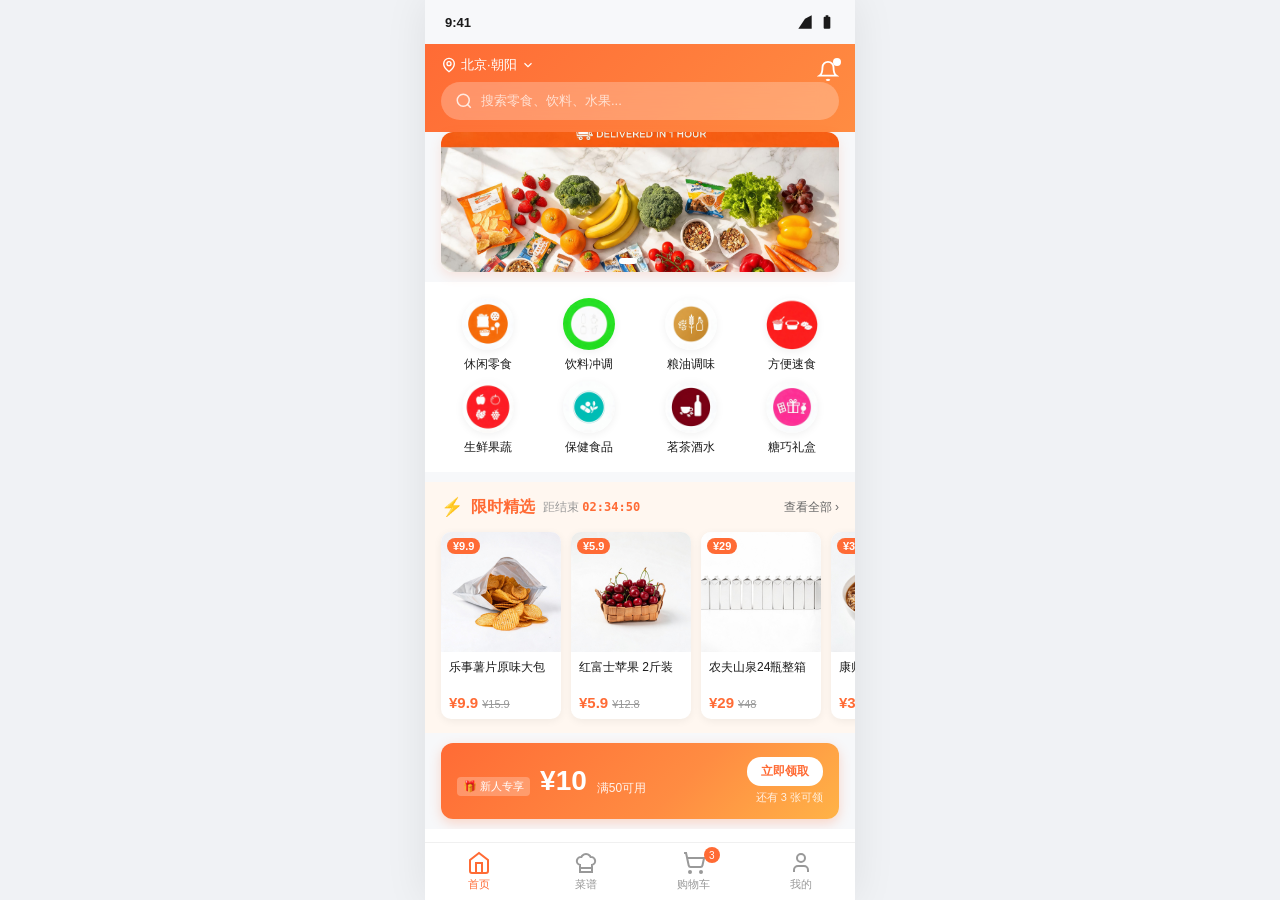
==== commit b3ef34bf: "fix: 修复5处编译/逻辑bug + 分类pic种子数据 + UI真实食品图 - DatabaseConfig: 种子数据不再因Categories有数据就提前return，改为5表任一为空才全量种" ====
--- a/src/main/resources/app/index.html
+++ b/src/main/resources/app/index.html
@@ -1,6 +1,5 @@
 <!DOCTYPE html>
-<html lang="zh-CN">
-<head>
+<html lang="zh-CN"><head>
     <meta charset="UTF-8">
     <meta name="viewport" content="width=device-width, initial-scale=1.0, maximum-scale=1.0, user-scalable=no">
     <meta name="theme-color" content="#FF6B35">
@@ -13,8 +12,8 @@
         <div class="status-bar">
             <span class="time">9:41</span>
             <span class="icons">
-                <svg viewBox="0 0 24 24" width="16" height="16" fill="currentColor"><path d="M2 22h20V2L12 7 2 22z"/></svg>
-                <svg viewBox="0 0 24 24" width="16" height="16" fill="currentColor"><path d="M15.67 4H14V2h-4v2H8.33C7.6 4 7 4.6 7 5.33v15.33C7 21.4 7.6 22 8.33 22h7.33c.74 0 1.34-.6 1.34-1.33V5.33C17 4.6 16.4 4 15.67 4z"/></svg>
+                <svg viewBox="0 0 24 24" width="16" height="16" fill="currentColor"><path d="M2 22h20V2L12 7 2 22z"></path></svg>
+                <svg viewBox="0 0 24 24" width="16" height="16" fill="currentColor"><path d="M15.67 4H14V2h-4v2H8.33C7.6 4 7 4.6 7 5.33v15.33C7 21.4 7.6 22 8.33 22h7.33c.74 0 1.34-.6 1.34-1.33V5.33C17 4.6 16.4 4 15.67 4z"></path></svg>
             </span>
         </div>
 
@@ -26,16 +25,16 @@
                 <!-- 顶部搜索栏 -->
                 <header class="header-home">
                     <div class="location">
-                        <svg viewBox="0 0 24 24" width="16" height="16" fill="none" stroke="currentColor" stroke-width="2"><path d="M20 10c0 6-8 12-8 12s-8-6-8-12a8 8 0 0 1 16 0Z"/><circle cx="12" cy="10" r="3"/></svg>
+                        <svg viewBox="0 0 24 24" width="16" height="16" fill="none" stroke="currentColor" stroke-width="2"><path d="M20 10c0 6-8 12-8 12s-8-6-8-12a8 8 0 0 1 16 0Z"></path><circle cx="12" cy="10" r="3"></circle></svg>
                         <span>北京·朝阳</span>
-                        <svg viewBox="0 0 24 24" width="14" height="14" fill="none" stroke="currentColor" stroke-width="2"><path d="m6 9 6 6 6-6"/></svg>
+                        <svg viewBox="0 0 24 24" width="14" height="14" fill="none" stroke="currentColor" stroke-width="2"><path d="m6 9 6 6 6-6"></path></svg>
                     </div>
                     <div class="search-bar" onclick="navigateTo('search')">
-                        <svg viewBox="0 0 24 24" width="18" height="18" fill="none" stroke="currentColor" stroke-width="2"><circle cx="11" cy="11" r="8"/><path d="m21 21-4.3-4.3"/></svg>
+                        <svg viewBox="0 0 24 24" width="18" height="18" fill="none" stroke="currentColor" stroke-width="2"><circle cx="11" cy="11" r="8"></circle><path d="m21 21-4.3-4.3"></path></svg>
                         <span class="placeholder">搜索零食、饮料、水果...</span>
                     </div>
                     <div class="msg-icon" onclick="navigateTo('notice')">
-                        <svg viewBox="0 0 24 24" width="22" height="22" fill="none" stroke="currentColor" stroke-width="2"><path d="M6 8a6 6 0 0 1 12 0c0 7 3 9 3 9H3s3-2 3-9"/><path d="M10.3 21a1.94 1.94 0 0 0 3.4 0"/></svg>
+                        <svg viewBox="0 0 24 24" width="22" height="22" fill="none" stroke="currentColor" stroke-width="2"><path d="M6 8a6 6 0 0 1 12 0c0 7 3 9 3 9H3s3-2 3-9"></path><path d="M10.3 21a1.94 1.94 0 0 0 3.4 0"></path></svg>
                         <span class="dot"></span>
                     </div>
                 </header>
@@ -96,34 +95,34 @@
                         <div class="title-left">
                             <span class="title-icon">⚡</span>
                             <h3>限时精选</h3>
-                            <span class="title-sub">距结束 <b class="countdown">02:34:51</b></span>
+                            <span class="title-sub">距结束 <b class="countdown">02:34:39</b></span>
                         </div>
                         <span class="title-more">查看全部 ›</span>
                     </div>
                     <div class="horizontal-scroll">
                         <div class="goods-card" onclick="navigateTo('foodDetail', {id:1})">
-                            <div class="goods-img"><img src="images/cat-snack.jpg"><span class="tag-sale">¥9.9</span></div>
+                            <div class="goods-img"><img src="images/goods-7.jpg"><span class="tag-sale">¥9.9</span></div>
                             <div class="goods-info">
                                 <div class="goods-title">乐事薯片原味大包</div>
                                 <div class="goods-price"><b>¥9.9</b><span>¥15.9</span></div>
                             </div>
                         </div>
                         <div class="goods-card" onclick="navigateTo('foodDetail', {id:2})">
-                            <div class="goods-img"><img src="images/cat-fresh.jpg"><span class="tag-sale">¥5.9</span></div>
+                            <div class="goods-img"><img src="images/goods-3.jpg"><span class="tag-sale">¥5.9</span></div>
                             <div class="goods-info">
                                 <div class="goods-title">红富士苹果 2斤装</div>
                                 <div class="goods-price"><b>¥5.9</b><span>¥12.8</span></div>
                             </div>
                         </div>
                         <div class="goods-card" onclick="navigateTo('foodDetail', {id:3})">
-                            <div class="goods-img"><img src="images/cat-drink.jpg"><span class="tag-sale">¥29</span></div>
+                            <div class="goods-img"><img src="images/goods-2.jpg"><span class="tag-sale">¥29</span></div>
                             <div class="goods-info">
                                 <div class="goods-title">农夫山泉24瓶整箱</div>
                                 <div class="goods-price"><b>¥29</b><span>¥48</span></div>
                             </div>
                         </div>
                         <div class="goods-card" onclick="navigateTo('foodDetail', {id:4})">
-                            <div class="goods-img"><img src="images/cat-instant.jpg"><span class="tag-sale">¥3.9</span></div>
+                            <div class="goods-img"><img src="images/goods-8.jpg"><span class="tag-sale">¥3.9</span></div>
                             <div class="goods-info">
                                 <div class="goods-title">康师傅红烧牛肉面</div>
                                 <div class="goods-price"><b>¥3.9</b><span>¥5.5</span></div>
@@ -152,7 +151,7 @@
                     </div>
                     <div class="goods-grid">
                         <div class="goods-card vertical" onclick="navigateTo('foodDetail', {id:5})">
-                            <div class="goods-img"><img src="images/cat-snack.jpg"></div>
+                            <div class="goods-img"><img src="images/goods-1.jpg"></div>
                             <div class="goods-info">
                                 <div class="goods-title">三只松鼠每日坚果750g</div>
                                 <div class="goods-desc">30包独立包装 · 孕妇儿童零食</div>
@@ -160,7 +159,7 @@
                             </div>
                         </div>
                         <div class="goods-card vertical" onclick="navigateTo('foodDetail', {id:6})">
-                            <div class="goods-img"><img src="images/cat-drink.jpg"></div>
+                            <div class="goods-img"><img src="images/goods-2.jpg"></div>
                             <div class="goods-info">
                                 <div class="goods-title">伊利纯牛奶250ml×16盒</div>
                                 <div class="goods-desc">优质奶源 · 营养早餐</div>
@@ -168,7 +167,7 @@
                             </div>
                         </div>
                         <div class="goods-card vertical" onclick="navigateTo('foodDetail', {id:7})">
-                            <div class="goods-img"><img src="images/cat-fresh.jpg"></div>
+                            <div class="goods-img"><img src="images/goods-3.jpg"></div>
                             <div class="goods-info">
                                 <div class="goods-title">智利车厘子 J级 1kg</div>
                                 <div class="goods-desc">进口水果 · 顺丰冷链</div>
@@ -176,7 +175,7 @@
                             </div>
                         </div>
                         <div class="goods-card vertical" onclick="navigateTo('foodDetail', {id:8})">
-                            <div class="goods-img"><img src="images/cat-instant.jpg"></div>
+                            <div class="goods-img"><img src="images/goods-4.jpg"></div>
                             <div class="goods-info">
                                 <div class="goods-title">海底捞自热火锅麻辣味</div>
                                 <div class="goods-desc">懒人速食 · 15分钟即享</div>
@@ -184,7 +183,7 @@
                             </div>
                         </div>
                         <div class="goods-card vertical" onclick="navigateTo('foodDetail', {id:9})">
-                            <div class="goods-img"><img src="images/cat-tea.jpg"></div>
+                            <div class="goods-img"><img src="images/goods-5.jpg"></div>
                             <div class="goods-info">
                                 <div class="goods-title">云南普洱茶饼357g</div>
                                 <div class="goods-desc">陈香浓郁 · 送礼佳品</div>
@@ -192,7 +191,7 @@
                             </div>
                         </div>
                         <div class="goods-card vertical" onclick="navigateTo('foodDetail', {id:10})">
-                            <div class="goods-img"><img src="images/cat-oil.jpg"></div>
+                            <div class="goods-img"><img src="images/goods-6.jpg"></div>
                             <div class="goods-info">
                                 <div class="goods-title">五常稻花香大米5kg</div>
                                 <div class="goods-desc">东北新米 · 香糯可口</div>
@@ -340,7 +339,7 @@
                 <div class="cart-list">
                     <div class="cart-item">
                         <div class="checkbox checked"></div>
-                        <img class="cart-img" src="images/cat-snack.jpg">
+                        <img class="cart-img" src="images/goods-1.jpg">
                         <div class="cart-info">
                             <div class="cart-title">三只松鼠每日坚果750g</div>
                             <div class="cart-spec">原味 / 750g</div>
@@ -352,7 +351,7 @@
                     </div>
                     <div class="cart-item">
                         <div class="checkbox checked"></div>
-                        <img class="cart-img" src="images/cat-drink.jpg">
+                        <img class="cart-img" src="images/goods-2.jpg">
                         <div class="cart-info">
                             <div class="cart-title">伊利纯牛奶250ml×16盒</div>
                             <div class="cart-spec">整箱 / 16盒</div>
@@ -364,7 +363,7 @@
                     </div>
                     <div class="cart-item">
                         <div class="checkbox"></div>
-                        <img class="cart-img" src="images/cat-instant.jpg">
+                        <img class="cart-img" src="images/goods-4.jpg">
                         <div class="cart-info">
                             <div class="cart-title">海底捞自热火锅麻辣味</div>
                             <div class="cart-spec">麻辣味 / 盒装</div>
@@ -394,13 +393,13 @@
                 <!-- 头部 -->
                 <div class="profile-header">
                     <div class="avatar">
-                        <svg viewBox="0 0 24 24" width="40" height="40" fill="none" stroke="currentColor" stroke-width="2"><circle cx="12" cy="8" r="4"/><path d="M4 21c0-4 4-6 8-6s8 2 8 6"/></svg>
+                        <svg viewBox="0 0 24 24" width="40" height="40" fill="none" stroke="currentColor" stroke-width="2"><circle cx="12" cy="8" r="4"></circle><path d="M4 21c0-4 4-6 8-6s8 2 8 6"></path></svg>
                     </div>
                     <div class="profile-info">
                         <h3>鲜食爱好者</h3>
                         <span>会员等级：银卡会员 ›</span>
                     </div>
-                    <svg class="profile-setting" viewBox="0 0 24 24" width="20" height="20" fill="none" stroke="currentColor" stroke-width="2"><circle cx="12" cy="12" r="3"/><path d="M19.4 15a1.65 1.65 0 0 0 .33 1.82l.06.06a2 2 0 0 1 0 2.83 2 2 0 0 1-2.83 0l-.06-.06a1.65 1.65 0 0 0-1.82-.33 1.65 1.65 0 0 0-1 1.51V21a2 2 0 0 1-4 0v-.09a1.65 1.65 0 0 0-1-1.51 1.65 1.65 0 0 0-1.82.33l-.06.06a2 2 0 0 1-2.83 0 2 2 0 0 1 0-2.83l.06-.06a1.65 1.65 0 0 0 .33-1.82 1.65 1.65 0 0 0-1.51-1H3a2 2 0 0 1 0-4h.09A1.65 1.65 0 0 0 4.6 9a1.65 1.65 0 0 0-.33-1.82l-.06-.06a2 2 0 0 1 0-2.83 2 2 0 0 1 2.83 0l.06.06a1.65 1.65 0 0 0 1.82.33H9a1.65 1.65 0 0 0 1-1.51V3a2 2 0 0 1 4 0v.09a1.65 1.65 0 0 0 1 1.51 1.65 1.65 0 0 0 1.82-.33l.06-.06a2 2 0 0 1 2.83 0 2 2 0 0 1 0 2.83l-.06.06a1.65 1.65 0 0 0-.33 1.82V9a1.65 1.65 0 0 0 1.51 1H21a2 2 0 0 1 0 4h-.09a1.65 1.65 0 0 0-1.51 1z"/></svg>
+                    <svg class="profile-setting" viewBox="0 0 24 24" width="20" height="20" fill="none" stroke="currentColor" stroke-width="2"><circle cx="12" cy="12" r="3"></circle><path d="M19.4 15a1.65 1.65 0 0 0 .33 1.82l.06.06a2 2 0 0 1 0 2.83 2 2 0 0 1-2.83 0l-.06-.06a1.65 1.65 0 0 0-1.82-.33 1.65 1.65 0 0 0-1 1.51V21a2 2 0 0 1-4 0v-.09a1.65 1.65 0 0 0-1-1.51 1.65 1.65 0 0 0-1.82.33l-.06.06a2 2 0 0 1-2.83 0 2 2 0 0 1 0-2.83l.06-.06a1.65 1.65 0 0 0 .33-1.82 1.65 1.65 0 0 0-1.51-1H3a2 2 0 0 1 0-4h.09A1.65 1.65 0 0 0 4.6 9a1.65 1.65 0 0 0-.33-1.82l-.06-.06a2 2 0 0 1 0-2.83 2 2 0 0 1 2.83 0l.06.06a1.65 1.65 0 0 0 1.82.33H9a1.65 1.65 0 0 0 1-1.51V3a2 2 0 0 1 4 0v.09a1.65 1.65 0 0 0 1 1.51 1.65 1.65 0 0 0 1.82-.33l.06-.06a2 2 0 0 1 2.83 0 2 2 0 0 1 0 2.83l-.06.06a1.65 1.65 0 0 0-.33 1.82V9a1.65 1.65 0 0 0 1.51 1H21a2 2 0 0 1 0 4h-.09a1.65 1.65 0 0 0-1.51 1z"></path></svg>
                 </div>
 
                 <!-- 我的订单 -->
@@ -451,27 +450,27 @@
                 <!-- 功能菜单 -->
                 <div class="menu-list">
                     <a class="menu-item" onclick="navigateTo('address')">
-                        <svg viewBox="0 0 24 24" width="20" height="20" fill="none" stroke="currentColor" stroke-width="2"><path d="M20 10c0 6-8 12-8 12s-8-6-8-12a8 8 0 0 1 16 0Z"/><circle cx="12" cy="10" r="3"/></svg>
+                        <svg viewBox="0 0 24 24" width="20" height="20" fill="none" stroke="currentColor" stroke-width="2"><path d="M20 10c0 6-8 12-8 12s-8-6-8-12a8 8 0 0 1 16 0Z"></path><circle cx="12" cy="10" r="3"></circle></svg>
                         <span>收货地址</span><span class="menu-arrow">›</span>
                     </a>
                     <a class="menu-item" onclick="navigateTo('favorite')">
-                        <svg viewBox="0 0 24 24" width="20" height="20" fill="none" stroke="currentColor" stroke-width="2"><path d="M20.84 4.61a5.5 5.5 0 0 0-7.78 0L12 5.67l-1.06-1.06a5.5 5.5 0 0 0-7.78 7.78l1.06 1.06L12 21.23l7.78-7.78 1.06-1.06a5.5 5.5 0 0 0 0-7.78z"/></svg>
+                        <svg viewBox="0 0 24 24" width="20" height="20" fill="none" stroke="currentColor" stroke-width="2"><path d="M20.84 4.61a5.5 5.5 0 0 0-7.78 0L12 5.67l-1.06-1.06a5.5 5.5 0 0 0-7.78 7.78l1.06 1.06L12 21.23l7.78-7.78 1.06-1.06a5.5 5.5 0 0 0 0-7.78z"></path></svg>
                         <span>我的收藏</span><span class="menu-arrow">›</span>
                     </a>
                     <a class="menu-item" onclick="navigateTo('notice')">
-                        <svg viewBox="0 0 24 24" width="20" height="20" fill="none" stroke="currentColor" stroke-width="2"><path d="M6 8a6 6 0 0 1 12 0c0 7 3 9 3 9H3s3-2 3-9"/><path d="M10.3 21a1.94 1.94 0 0 0 3.4 0"/></svg>
+                        <svg viewBox="0 0 24 24" width="20" height="20" fill="none" stroke="currentColor" stroke-width="2"><path d="M6 8a6 6 0 0 1 12 0c0 7 3 9 3 9H3s3-2 3-9"></path><path d="M10.3 21a1.94 1.94 0 0 0 3.4 0"></path></svg>
                         <span>消息通知</span><span class="menu-arrow">›</span>
                     </a>
                     <a class="menu-item" onclick="navigateTo('feedback')">
-                        <svg viewBox="0 0 24 24" width="20" height="20" fill="none" stroke="currentColor" stroke-width="2"><path d="M21 15a2 2 0 0 1-2 2H7l-4 4V5a2 2 0 0 1 2-2h14a2 2 0 0 1 2 2z"/></svg>
+                        <svg viewBox="0 0 24 24" width="20" height="20" fill="none" stroke="currentColor" stroke-width="2"><path d="M21 15a2 2 0 0 1-2 2H7l-4 4V5a2 2 0 0 1 2-2h14a2 2 0 0 1 2 2z"></path></svg>
                         <span>意见反馈</span><span class="menu-arrow">›</span>
                     </a>
                     <a class="menu-item" onclick="navigateTo('service')">
-                        <svg viewBox="0 0 24 24" width="20" height="20" fill="none" stroke="currentColor" stroke-width="2"><path d="M21 11.5a8.38 8.38 0 0 1-.9 3.8 8.5 8.5 0 0 1-7.6 4.7 8.38 8.38 0 0 1-3.8-.9L3 21l1.9-5.7a8.38 8.38 0 0 1-.9-3.8 8.5 8.5 0 0 1 4.7-7.6 8.38 8.38 0 0 1 3.8-.9h.5a8.48 8.48 0 0 1 8 8v.5z"/></svg>
+                        <svg viewBox="0 0 24 24" width="20" height="20" fill="none" stroke="currentColor" stroke-width="2"><path d="M21 11.5a8.38 8.38 0 0 1-.9 3.8 8.5 8.5 0 0 1-7.6 4.7 8.38 8.38 0 0 1-3.8-.9L3 21l1.9-5.7a8.38 8.38 0 0 1-.9-3.8 8.5 8.5 0 0 1 4.7-7.6 8.38 8.38 0 0 1 3.8-.9h.5a8.48 8.48 0 0 1 8 8v.5z"></path></svg>
                         <span>在线客服</span><span class="menu-arrow">›</span>
                     </a>
                     <a class="menu-item" onclick="navigateTo('coupon')">
-                        <svg viewBox="0 0 24 24" width="20" height="20" fill="none" stroke="currentColor" stroke-width="2"><path d="M20 12V8H6a2 2 0 0 1-2-2c0-1.1.9-2 2-2h12v4"/><path d="M4 6v12c0 1.1.9 2 2 2h14v-4"/><path d="M18 12a2 2 0 0 0 0 4h4v-4z"/></svg>
+                        <svg viewBox="0 0 24 24" width="20" height="20" fill="none" stroke="currentColor" stroke-width="2"><path d="M20 12V8H6a2 2 0 0 1-2-2c0-1.1.9-2 2-2h12v4"></path><path d="M4 6v12c0 1.1.9 2 2 2h14v-4"></path><path d="M18 12a2 2 0 0 0 0 4h4v-4z"></path></svg>
                         <span>领券中心</span><span class="menu-arrow">›</span>
                     </a>
                 </div>
@@ -481,10 +480,10 @@
             <!-- ============ 搜索页（非 Tab） ============ -->
             <section class="page sub-page" id="page-search">
                 <div class="search-header">
-                    <svg class="back-btn" onclick="goBack()" viewBox="0 0 24 24" width="22" height="22" fill="none" stroke="currentColor" stroke-width="2"><path d="m15 18-6-6 6-6"/></svg>
+                    <svg class="back-btn" onclick="goBack()" viewBox="0 0 24 24" width="22" height="22" fill="none" stroke="currentColor" stroke-width="2"><path d="m15 18-6-6 6-6"></path></svg>
                     <div class="search-bar focused">
-                        <svg viewBox="0 0 24 24" width="18" height="18" fill="none" stroke="currentColor" stroke-width="2"><circle cx="11" cy="11" r="8"/><path d="m21 21-4.3-4.3"/></svg>
-                        <input type="text" autofocus placeholder="搜索零食、饮料、水果...">
+                        <svg viewBox="0 0 24 24" width="18" height="18" fill="none" stroke="currentColor" stroke-width="2"><circle cx="11" cy="11" r="8"></circle><path d="m21 21-4.3-4.3"></path></svg>
+                        <input type="text" autofocus="" placeholder="搜索零食、饮料、水果...">
                     </div>
                     <span class="search-cancel" onclick="goBack()">取消</span>
                 </div>
@@ -506,11 +505,11 @@
             <!-- ============ 食物详情页（非 Tab） ============ -->
             <section class="page sub-page" id="page-foodDetail">
                 <div class="detail-top-bar">
-                    <svg onclick="goBack()" viewBox="0 0 24 24" width="22" height="22" fill="none" stroke="currentColor" stroke-width="2"><path d="m15 18-6-6 6-6"/></svg>
+                    <svg onclick="goBack()" viewBox="0 0 24 24" width="22" height="22" fill="none" stroke="currentColor" stroke-width="2"><path d="m15 18-6-6 6-6"></path></svg>
                     <span>商品详情</span>
-                    <svg viewBox="0 0 24 24" width="22" height="22" fill="none" stroke="currentColor" stroke-width="2"><circle cx="12" cy="12" r="1"/><circle cx="19" cy="12" r="1"/><circle cx="5" cy="12" r="1"/></svg>
-                </div>
-                <div class="detail-banner"><img src="images/cat-snack.jpg"></div>
+                    <svg viewBox="0 0 24 24" width="22" height="22" fill="none" stroke="currentColor" stroke-width="2"><circle cx="12" cy="12" r="1"></circle><circle cx="19" cy="12" r="1"></circle><circle cx="5" cy="12" r="1"></circle></svg>
+                </div>
+                <div class="detail-banner"><img src="images/goods-1.jpg"></div>
                 <div class="detail-info">
                     <div class="detail-price-row">
                         <span class="price-symbol">¥</span><span class="price-int">69</span><span class="price-decimal">.00</span>
@@ -541,9 +540,9 @@
                 <div class="detail-section">
                     <div class="detail-section-title">商品详情</div>
                     <div class="detail-images">
-                        <img src="images/cat-snack.jpg">
-                        <img src="images/cat-fresh.jpg">
-                        <img src="images/cat-drink.jpg">
+                        <img src="images/goods-1.jpg">
+                        <img src="images/goods-3.jpg">
+                        <img src="images/goods-2.jpg">
                     </div>
                 </div>
                 <div class="detail-section">
@@ -567,8 +566,8 @@
                 </div>
                 <div class="detail-footer">
                     <div class="detail-footer-left">
-                        <div class="ff-icon" onclick="toast('已收藏')"><svg viewBox="0 0 24 24" width="22" height="22" fill="none" stroke="currentColor" stroke-width="2"><path d="M20.84 4.61a5.5 5.5 0 0 0-7.78 0L12 5.67l-1.06-1.06a5.5 5.5 0 0 0-7.78 7.78l1.06 1.06L12 21.23l7.78-7.78 1.06-1.06a5.5 5.5 0 0 0 0-7.78z"/></svg><span>收藏</span></div>
-                        <div class="ff-icon"><svg viewBox="0 0 24 24" width="22" height="22" fill="none" stroke="currentColor" stroke-width="2"><path d="M21 15a2 2 0 0 1-2 2H7l-4 4V5a2 2 0 0 1 2-2h14a2 2 0 0 1 2 2z"/></svg><span>客服</span></div>
+                        <div class="ff-icon" onclick="toast('已收藏')"><svg viewBox="0 0 24 24" width="22" height="22" fill="none" stroke="currentColor" stroke-width="2"><path d="M20.84 4.61a5.5 5.5 0 0 0-7.78 0L12 5.67l-1.06-1.06a5.5 5.5 0 0 0-7.78 7.78l1.06 1.06L12 21.23l7.78-7.78 1.06-1.06a5.5 5.5 0 0 0 0-7.78z"></path></svg><span>收藏</span></div>
+                        <div class="ff-icon"><svg viewBox="0 0 24 24" width="22" height="22" fill="none" stroke="currentColor" stroke-width="2"><path d="M21 15a2 2 0 0 1-2 2H7l-4 4V5a2 2 0 0 1 2-2h14a2 2 0 0 1 2 2z"></path></svg><span>客服</span></div>
                     </div>
                     <button class="btn-detail-add" onclick="toast('已加入购物车')">加入购物车</button>
                     <button class="btn-detail-buy" onclick="navigateTo('confirmOrder')">立即购买</button>
@@ -578,9 +577,9 @@
             <!-- ============ 菜谱详情页（非 Tab） ============ -->
             <section class="page sub-page" id="page-recipeDetail">
                 <div class="detail-top-bar">
-                    <svg onclick="goBack()" viewBox="0 0 24 24" width="22" height="22" fill="none" stroke="currentColor" stroke-width="2"><path d="m15 18-6-6 6-6"/></svg>
+                    <svg onclick="goBack()" viewBox="0 0 24 24" width="22" height="22" fill="none" stroke="currentColor" stroke-width="2"><path d="m15 18-6-6 6-6"></path></svg>
                     <span>菜谱详情</span>
-                    <svg viewBox="0 0 24 24" width="22" height="22" fill="none" stroke="currentColor" stroke-width="2"><path d="M4 12v8a2 2 0 0 0 2 2h12a2 2 0 0 0 2-2v-8"/><polyline points="16 6 12 2 8 6"/><line x1="12" x2="12" y1="2" y2="15"/></svg>
+                    <svg viewBox="0 0 24 24" width="22" height="22" fill="none" stroke="currentColor" stroke-width="2"><path d="M4 12v8a2 2 0 0 0 2 2h12a2 2 0 0 0 2-2v-8"></path><polyline points="16 6 12 2 8 6"></polyline><line x1="12" x2="12" y1="2" y2="15"></line></svg>
                 </div>
                 <div class="recipe-detail-hero">
                     <img src="images/recipe-1.jpg">
@@ -634,7 +633,7 @@
             <!-- ============ 确认订单页（非 Tab） ============ -->
             <section class="page sub-page" id="page-confirmOrder">
                 <div class="detail-top-bar">
-                    <svg onclick="goBack()" viewBox="0 0 24 24" width="22" height="22" fill="none" stroke="currentColor" stroke-width="2"><path d="m15 18-6-6 6-6"/></svg>
+                    <svg onclick="goBack()" viewBox="0 0 24 24" width="22" height="22" fill="none" stroke="currentColor" stroke-width="2"><path d="m15 18-6-6 6-6"></path></svg>
                     <span>确认订单</span>
                 </div>
                 <!-- 地址 -->
@@ -649,7 +648,7 @@
                 <!-- 商品列表 -->
                 <div class="order-goods">
                     <div class="cart-item">
-                        <img class="cart-img" src="images/cat-snack.jpg">
+                        <img class="cart-img" src="images/goods-1.jpg">
                         <div class="cart-info">
                             <div class="cart-title">三只松鼠每日坚果750g</div>
                             <div class="cart-spec">原味 / 750g</div>
@@ -684,7 +683,7 @@
             <!-- ============ 领券中心（非 Tab） ============ -->
             <section class="page sub-page" id="page-coupon">
                 <div class="detail-top-bar">
-                    <svg onclick="goBack()" viewBox="0 0 24 24" width="22" height="22" fill="none" stroke="currentColor" stroke-width="2"><path d="m15 18-6-6 6-6"/></svg>
+                    <svg onclick="goBack()" viewBox="0 0 24 24" width="22" height="22" fill="none" stroke="currentColor" stroke-width="2"><path d="m15 18-6-6 6-6"></path></svg>
                     <span>领券中心</span>
                 </div>
                 <div class="coupon-list">
@@ -728,20 +727,20 @@
         <!-- ============ 底部导航栏 ============ -->
         <nav class="tab-bar">
             <div class="tab-item active" data-tab="home" onclick="switchTab('home')">
-                <svg class="tab-icon" viewBox="0 0 24 24" fill="none" stroke="currentColor" stroke-width="2"><path d="m3 9 9-7 9 7v11a2 2 0 0 1-2 2H5a2 2 0 0 1-2-2z"/><polyline points="9 22 9 12 15 12 15 22"/></svg>
+                <svg class="tab-icon" viewBox="0 0 24 24" fill="none" stroke="currentColor" stroke-width="2"><path d="m3 9 9-7 9 7v11a2 2 0 0 1-2 2H5a2 2 0 0 1-2-2z"></path><polyline points="9 22 9 12 15 12 15 22"></polyline></svg>
                 <span>首页</span>
             </div>
             <div class="tab-item" data-tab="recipe" onclick="switchTab('recipe')">
-                <svg class="tab-icon" viewBox="0 0 24 24" fill="none" stroke="currentColor" stroke-width="2"><path d="M6 13.87A4 4 0 0 1 7.41 6a5.11 5.11 0 0 1 1.05-1.54 5 5 0 0 1 7.08 0A5.11 5.11 0 0 1 16.59 6 4 4 0 0 1 18 13.87V21H6Z"/><line x1="6" x2="18" y1="17" y2="17"/></svg>
+                <svg class="tab-icon" viewBox="0 0 24 24" fill="none" stroke="currentColor" stroke-width="2"><path d="M6 13.87A4 4 0 0 1 7.41 6a5.11 5.11 0 0 1 1.05-1.54 5 5 0 0 1 7.08 0A5.11 5.11 0 0 1 16.59 6 4 4 0 0 1 18 13.87V21H6Z"></path><line x1="6" x2="18" y1="17" y2="17"></line></svg>
                 <span>菜谱</span>
             </div>
             <div class="tab-item" data-tab="cart" onclick="switchTab('cart')">
-                <svg class="tab-icon" viewBox="0 0 24 24" fill="none" stroke="currentColor" stroke-width="2"><circle cx="8" cy="21" r="1"/><circle cx="19" cy="21" r="1"/><path d="M2.05 2.05h2l2.66 12.42a2 2 0 0 0 2 1.58h9.78a2 2 0 0 0 1.95-1.57l1.65-7.43H5.12"/></svg>
+                <svg class="tab-icon" viewBox="0 0 24 24" fill="none" stroke="currentColor" stroke-width="2"><circle cx="8" cy="21" r="1"></circle><circle cx="19" cy="21" r="1"></circle><path d="M2.05 2.05h2l2.66 12.42a2 2 0 0 0 2 1.58h9.78a2 2 0 0 0 1.95-1.57l1.65-7.43H5.12"></path></svg>
                 <span>购物车</span>
                 <span class="cart-badge">3</span>
             </div>
             <div class="tab-item" data-tab="profile" onclick="switchTab('profile')">
-                <svg class="tab-icon" viewBox="0 0 24 24" fill="none" stroke="currentColor" stroke-width="2"><path d="M19 21v-2a4 4 0 0 0-4-4H9a4 4 0 0 0-4 4v2"/><circle cx="12" cy="7" r="4"/></svg>
+                <svg class="tab-icon" viewBox="0 0 24 24" fill="none" stroke="currentColor" stroke-width="2"><path d="M19 21v-2a4 4 0 0 0-4-4H9a4 4 0 0 0-4 4v2"></path><circle cx="12" cy="7" r="4"></circle></svg>
                 <span>我的</span>
             </div>
         </nav>
@@ -751,5 +750,6 @@
     </div>
 
     <script src="js/app.js"></script>
-</body>
-</html>
+
+
+</body></html>
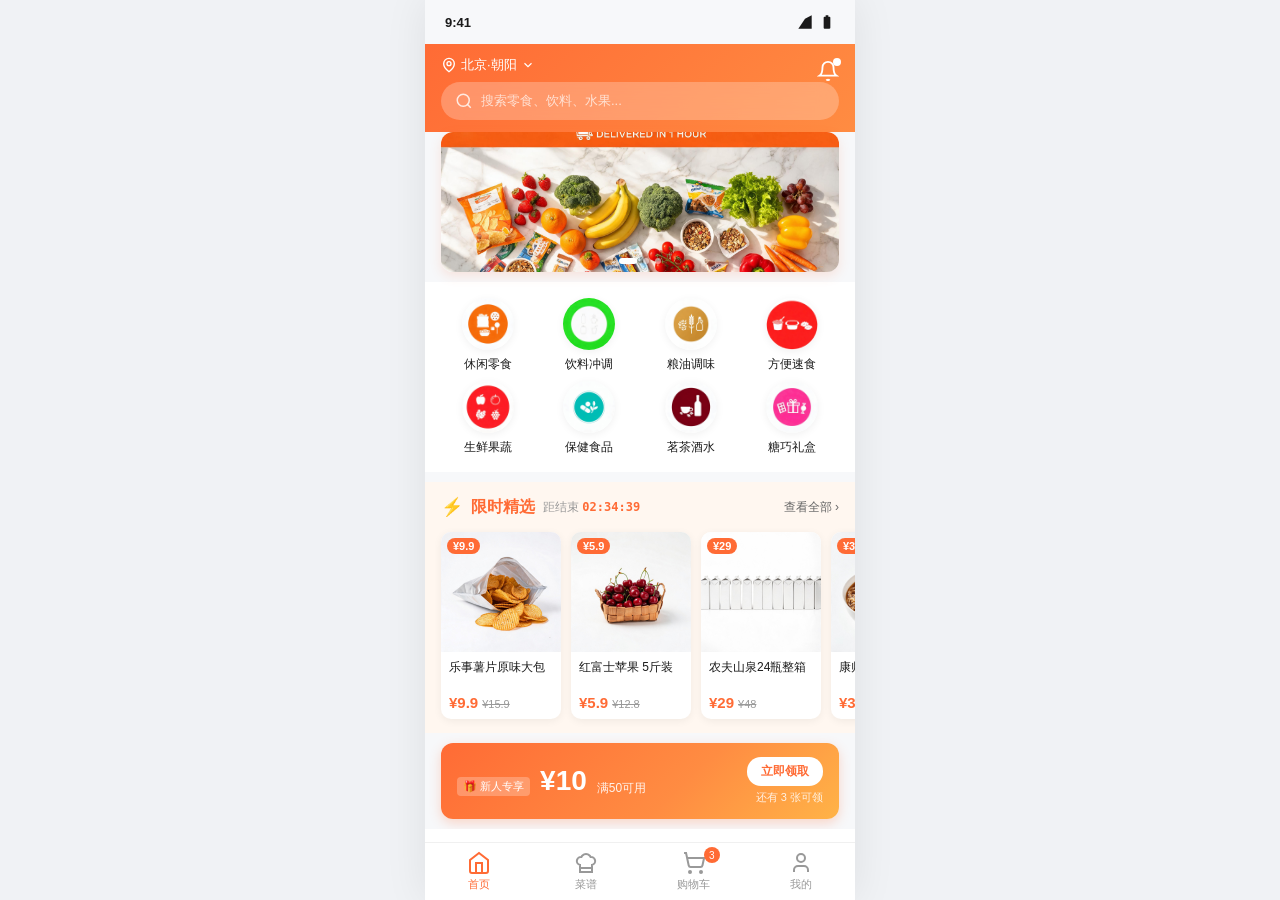
==== commit d2797975: "feat: 菜谱步骤配图 + Dockerfile 字体修复(captcha) - 7 张通用烹饪步骤图(备料/炒/炖/蒸/煮/拌/装盘) 复用给所有 40 道菜 - 每道菜最后一步自动用成品主图 -" ====
--- a/src/main/resources/app/index.html
+++ b/src/main/resources/app/index.html
@@ -110,7 +110,7 @@
                         <div class="goods-card" onclick="navigateTo('foodDetail', {id:2})">
                             <div class="goods-img"><img src="images/goods-3.jpg"><span class="tag-sale">¥5.9</span></div>
                             <div class="goods-info">
-                                <div class="goods-title">红富士苹果 2斤装</div>
+                                <div class="goods-title">红富士苹果 5斤装</div>
                                 <div class="goods-price"><b>¥5.9</b><span>¥12.8</span></div>
                             </div>
                         </div>
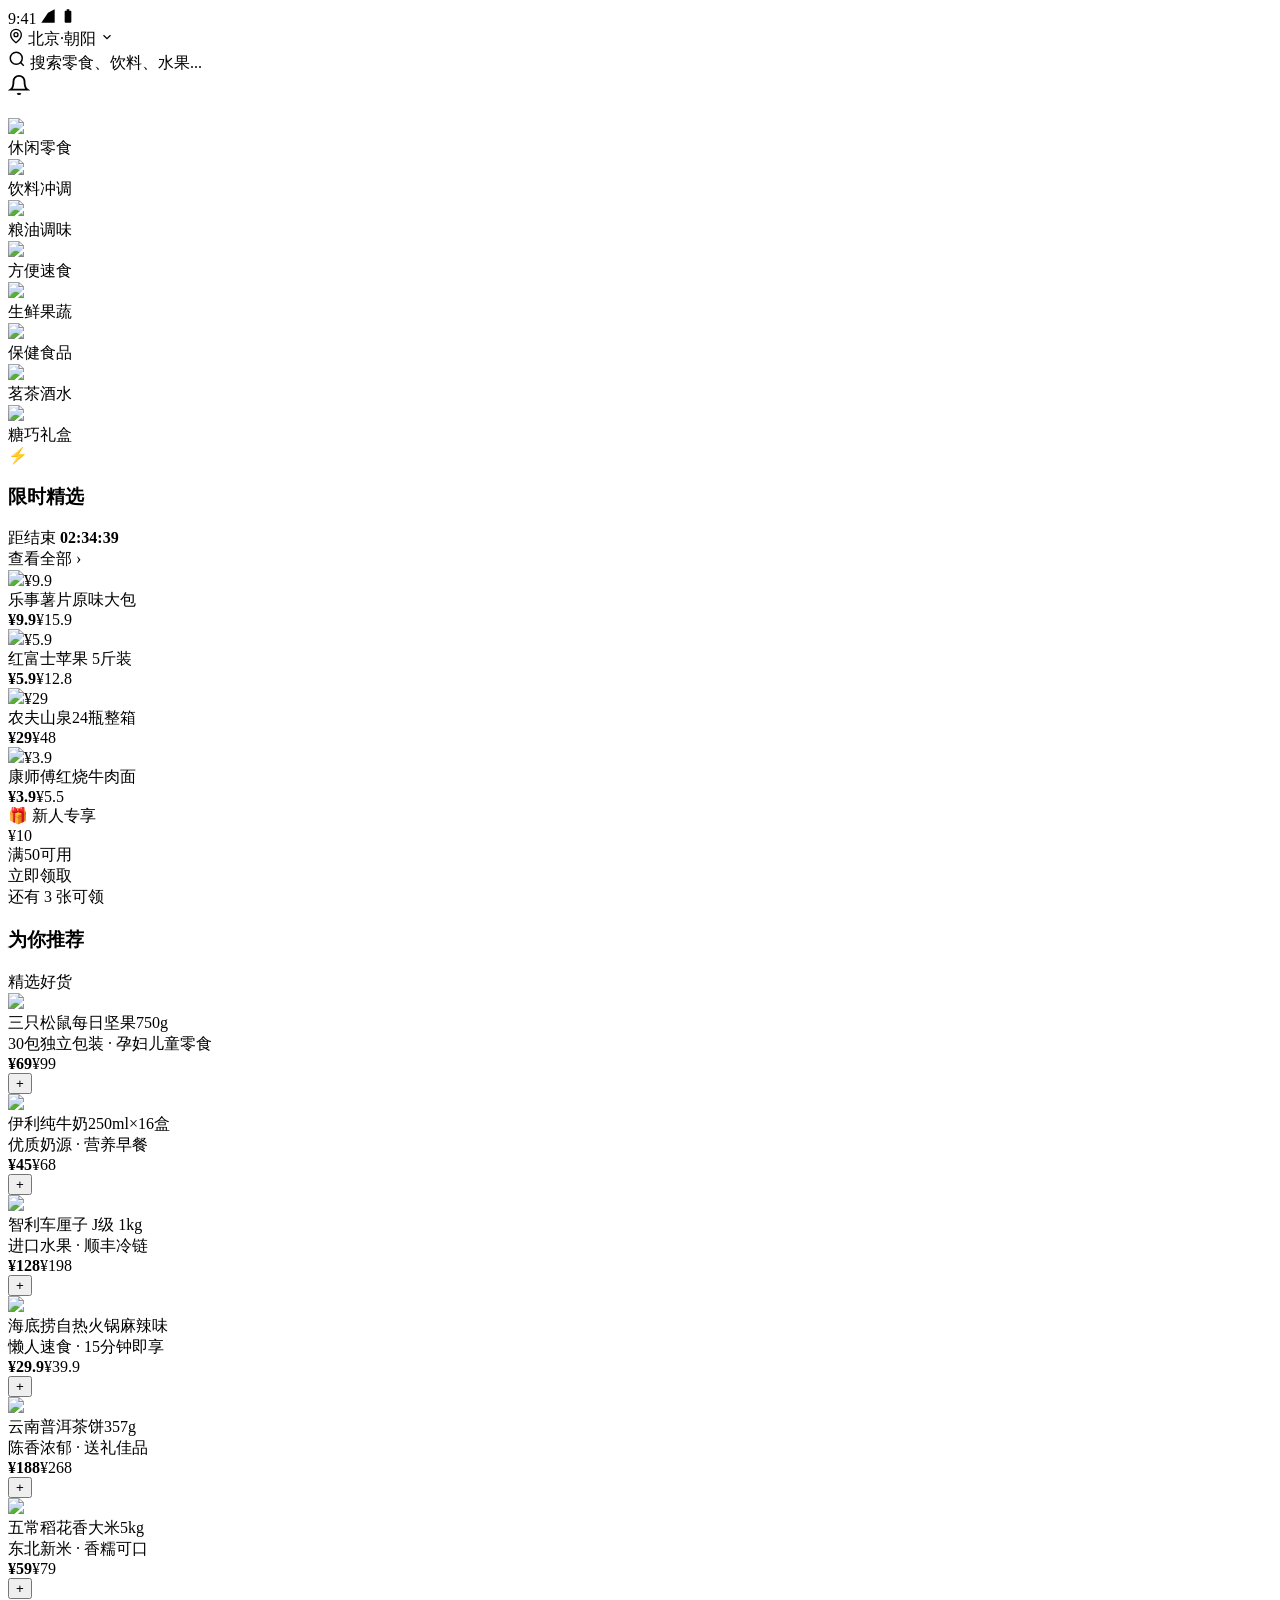
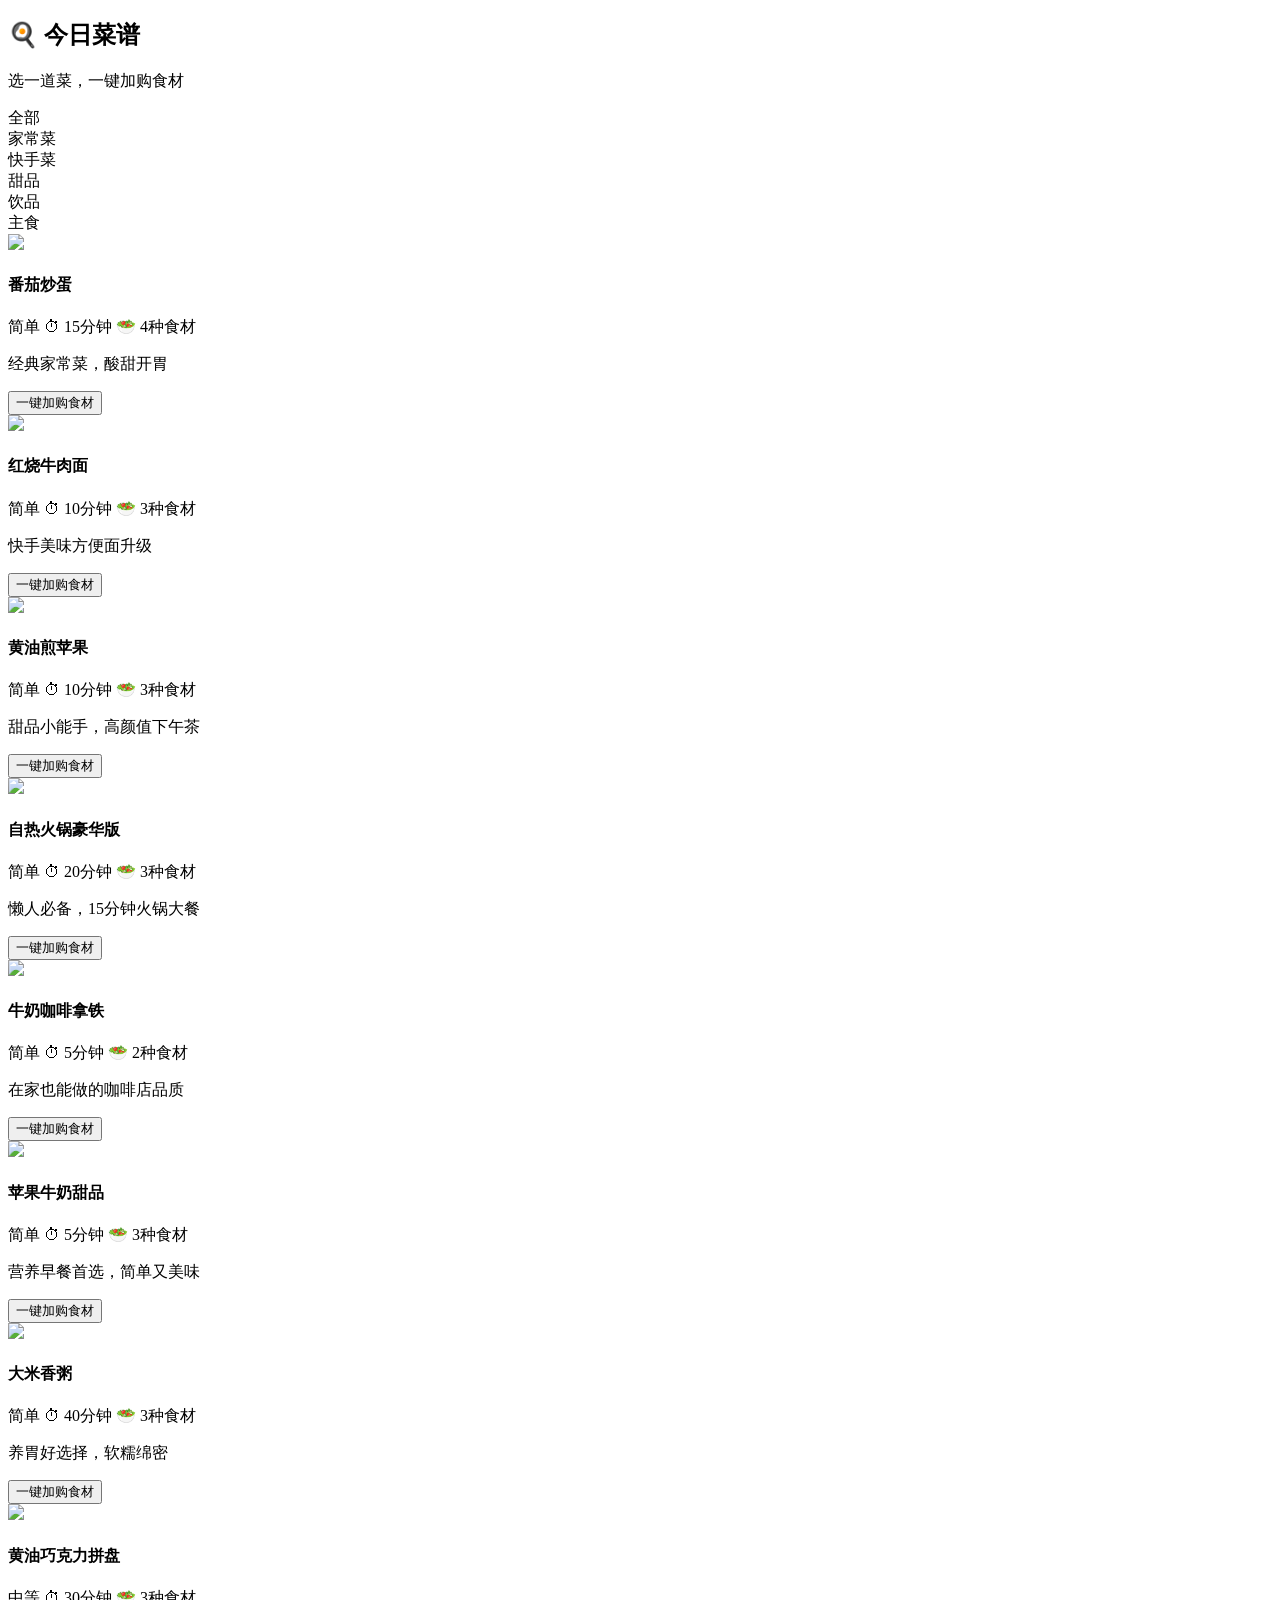
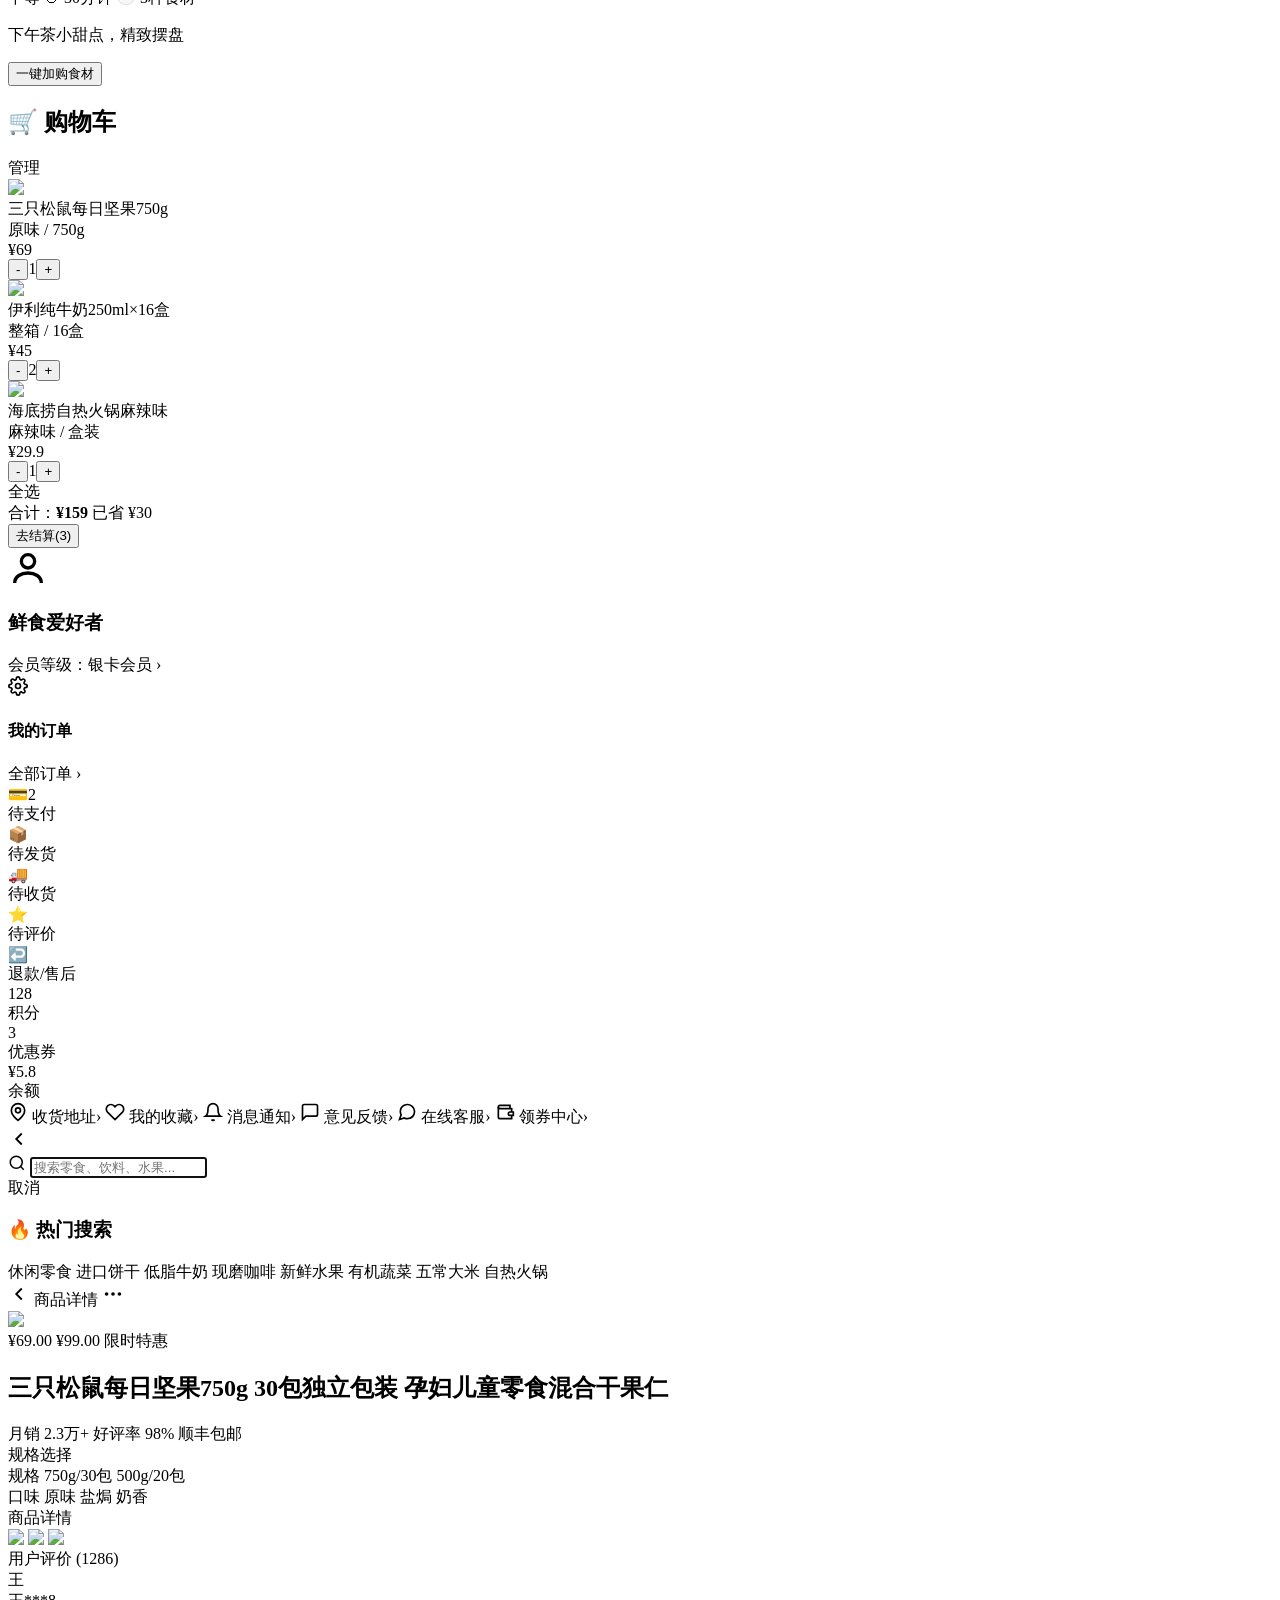
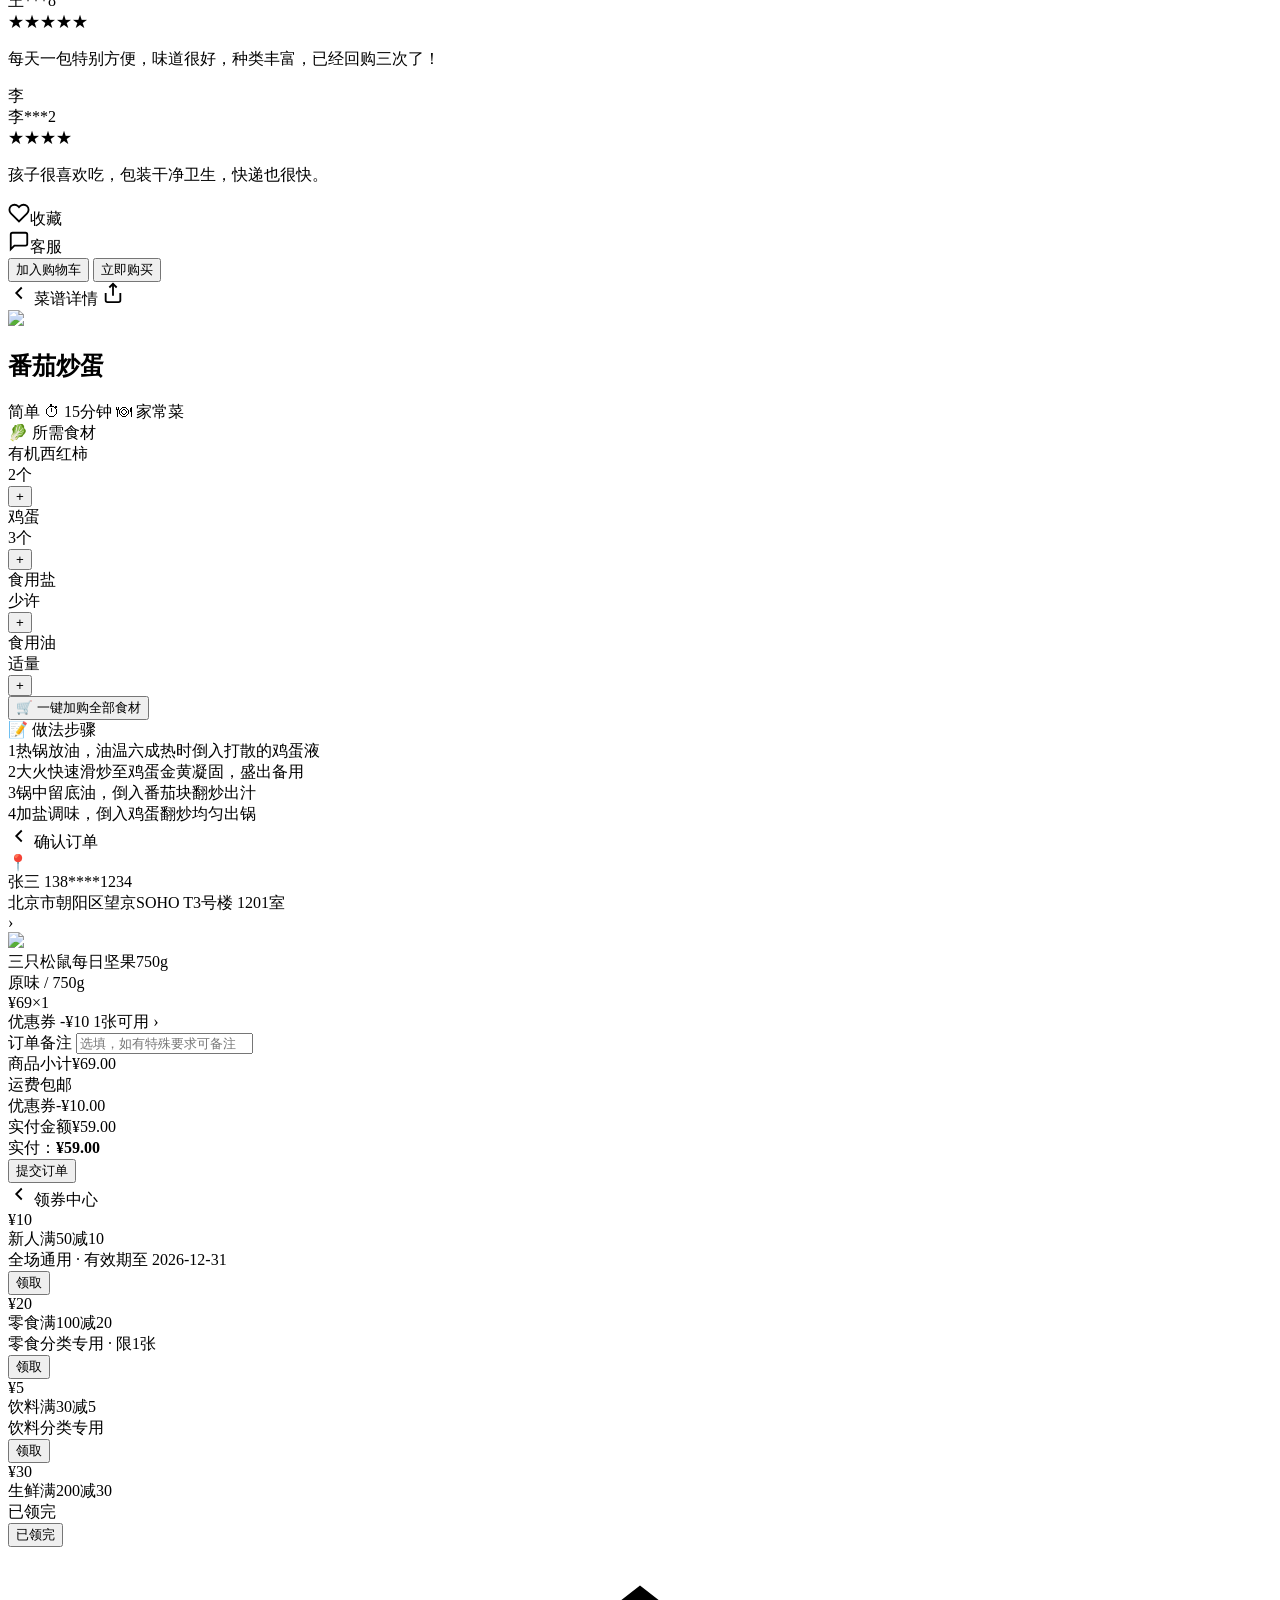
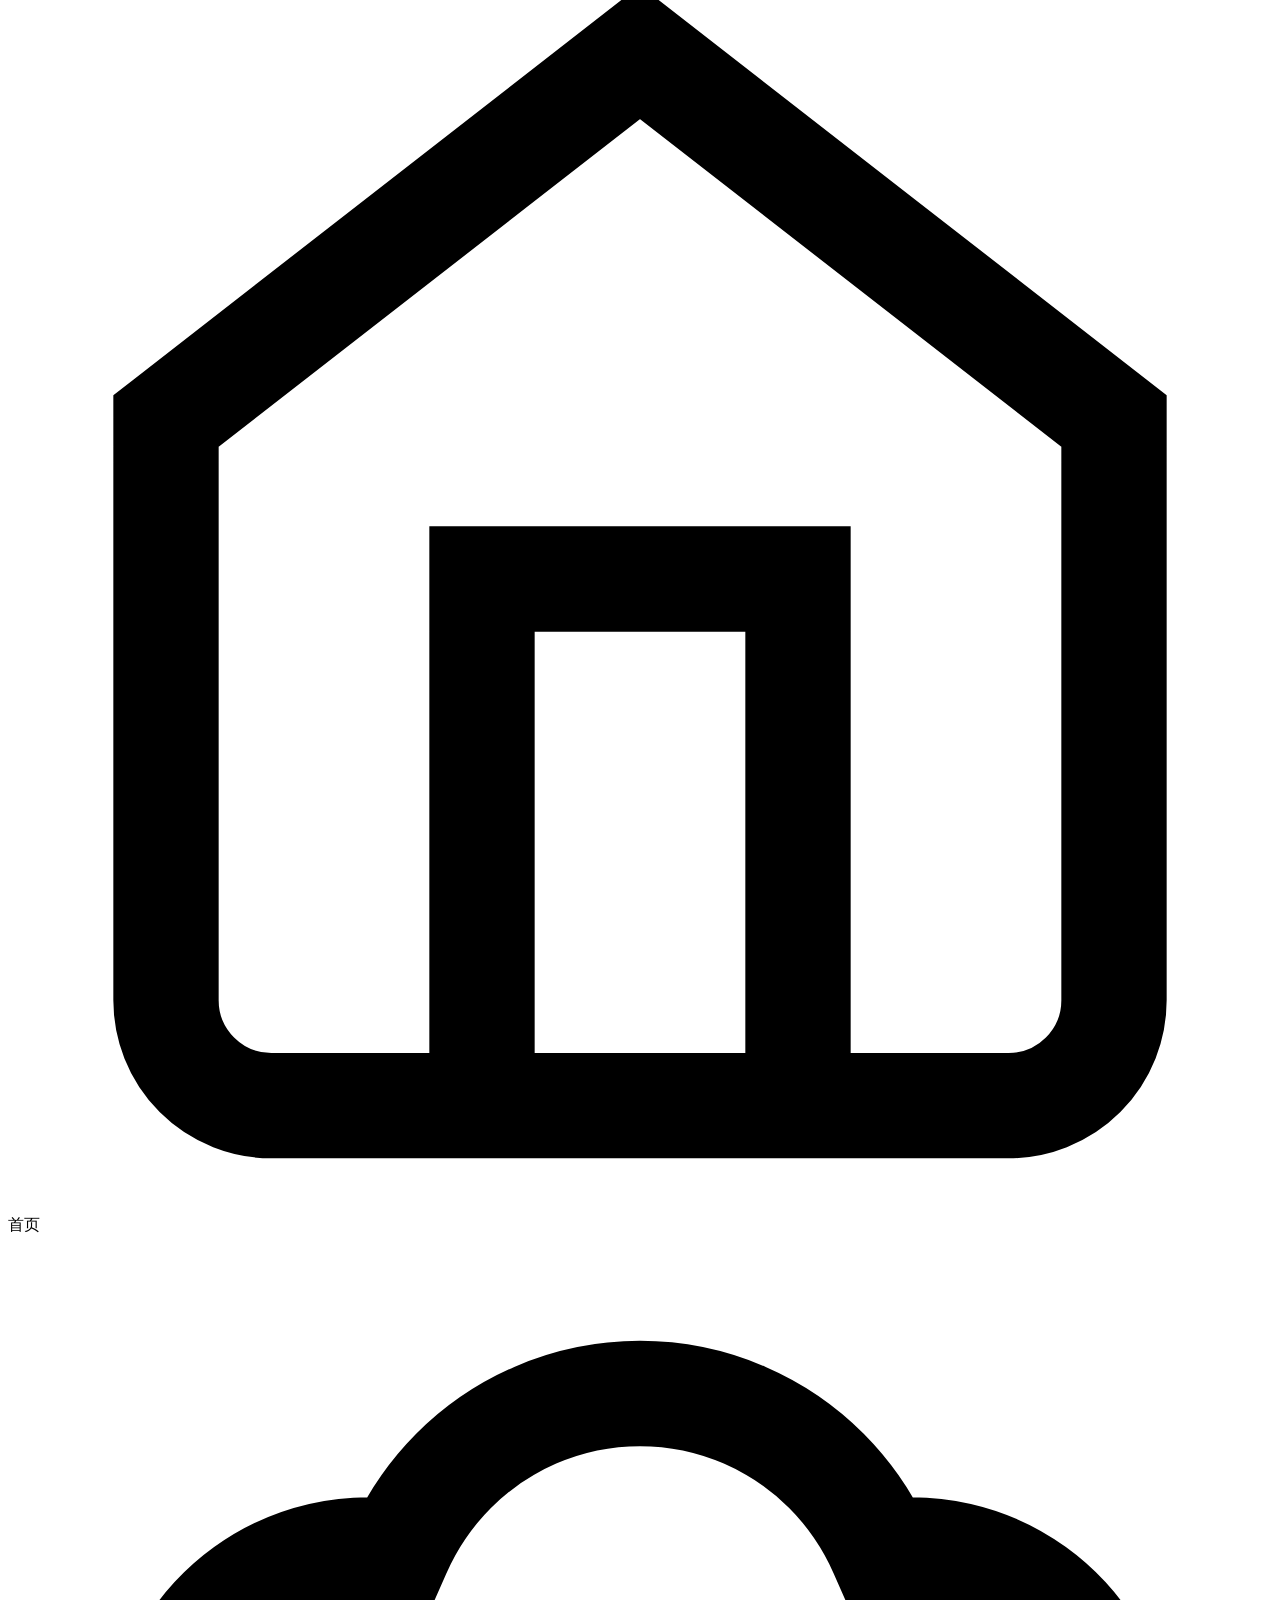
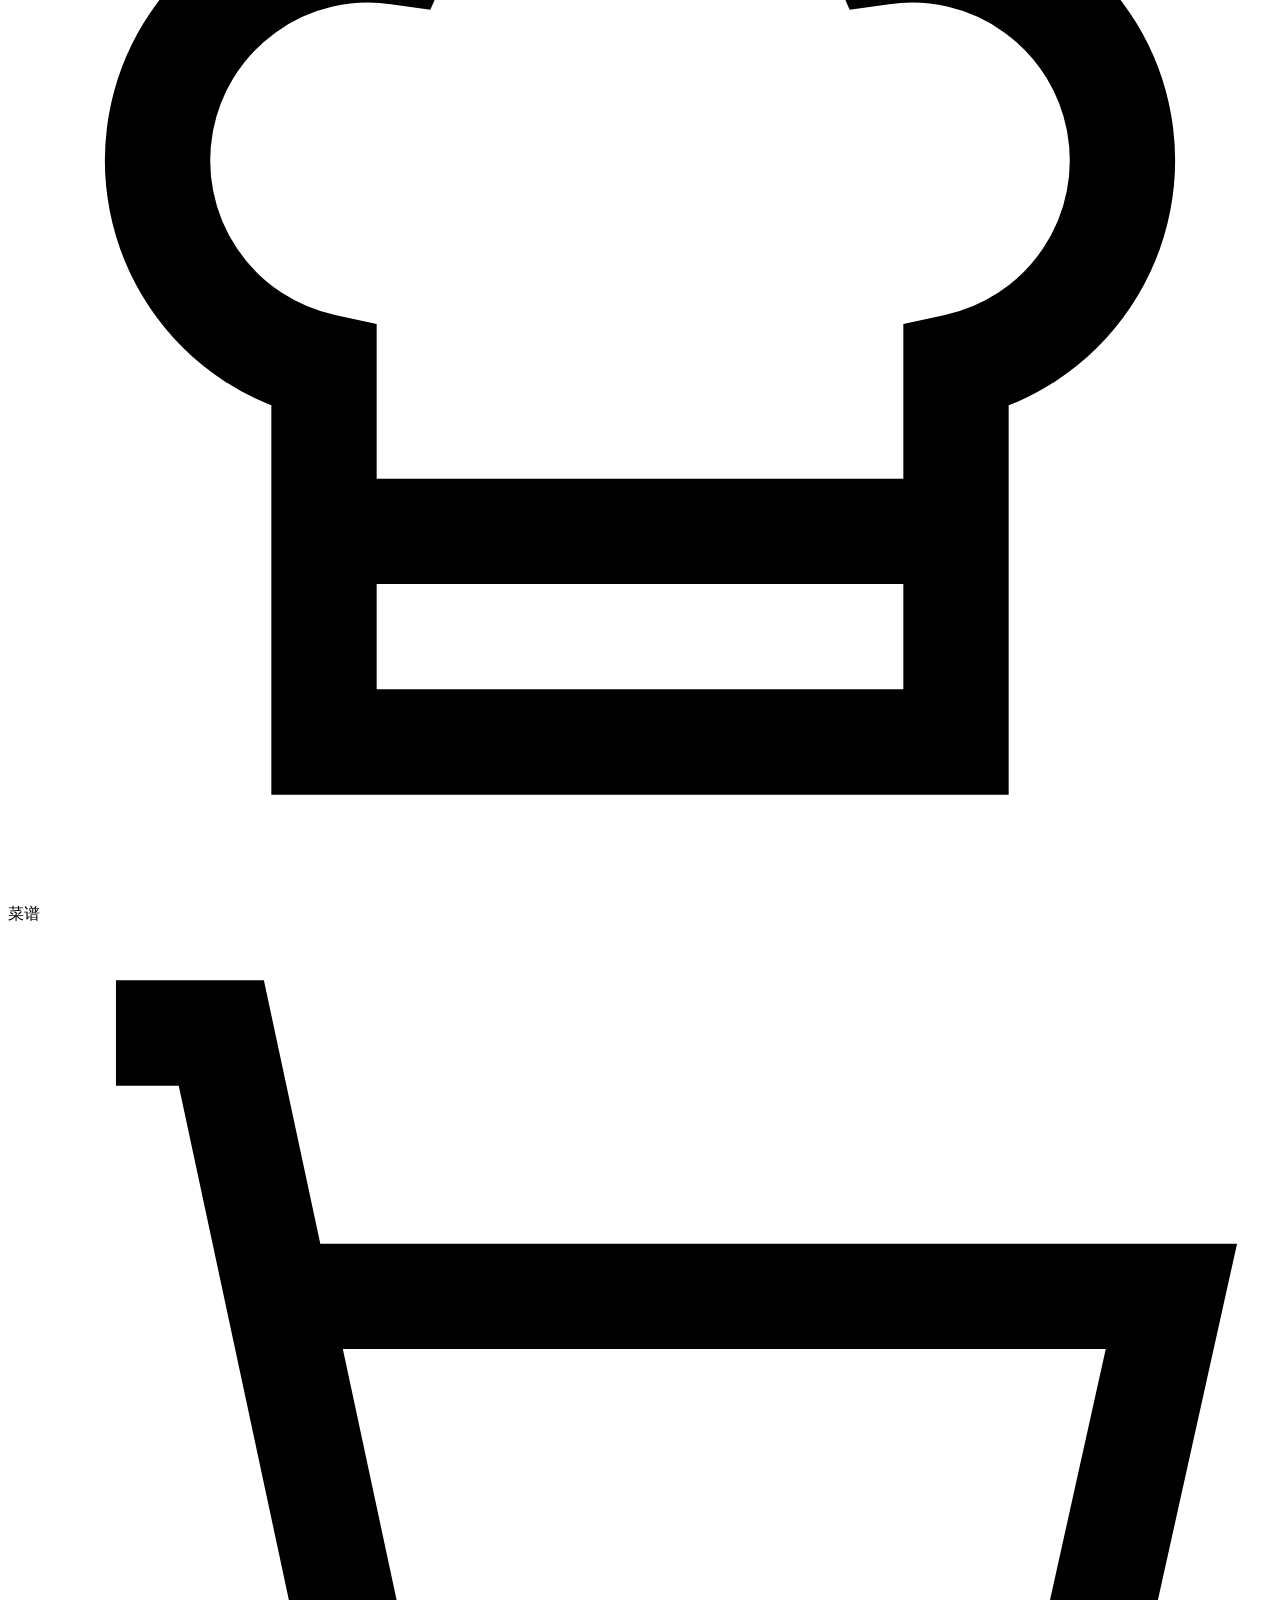
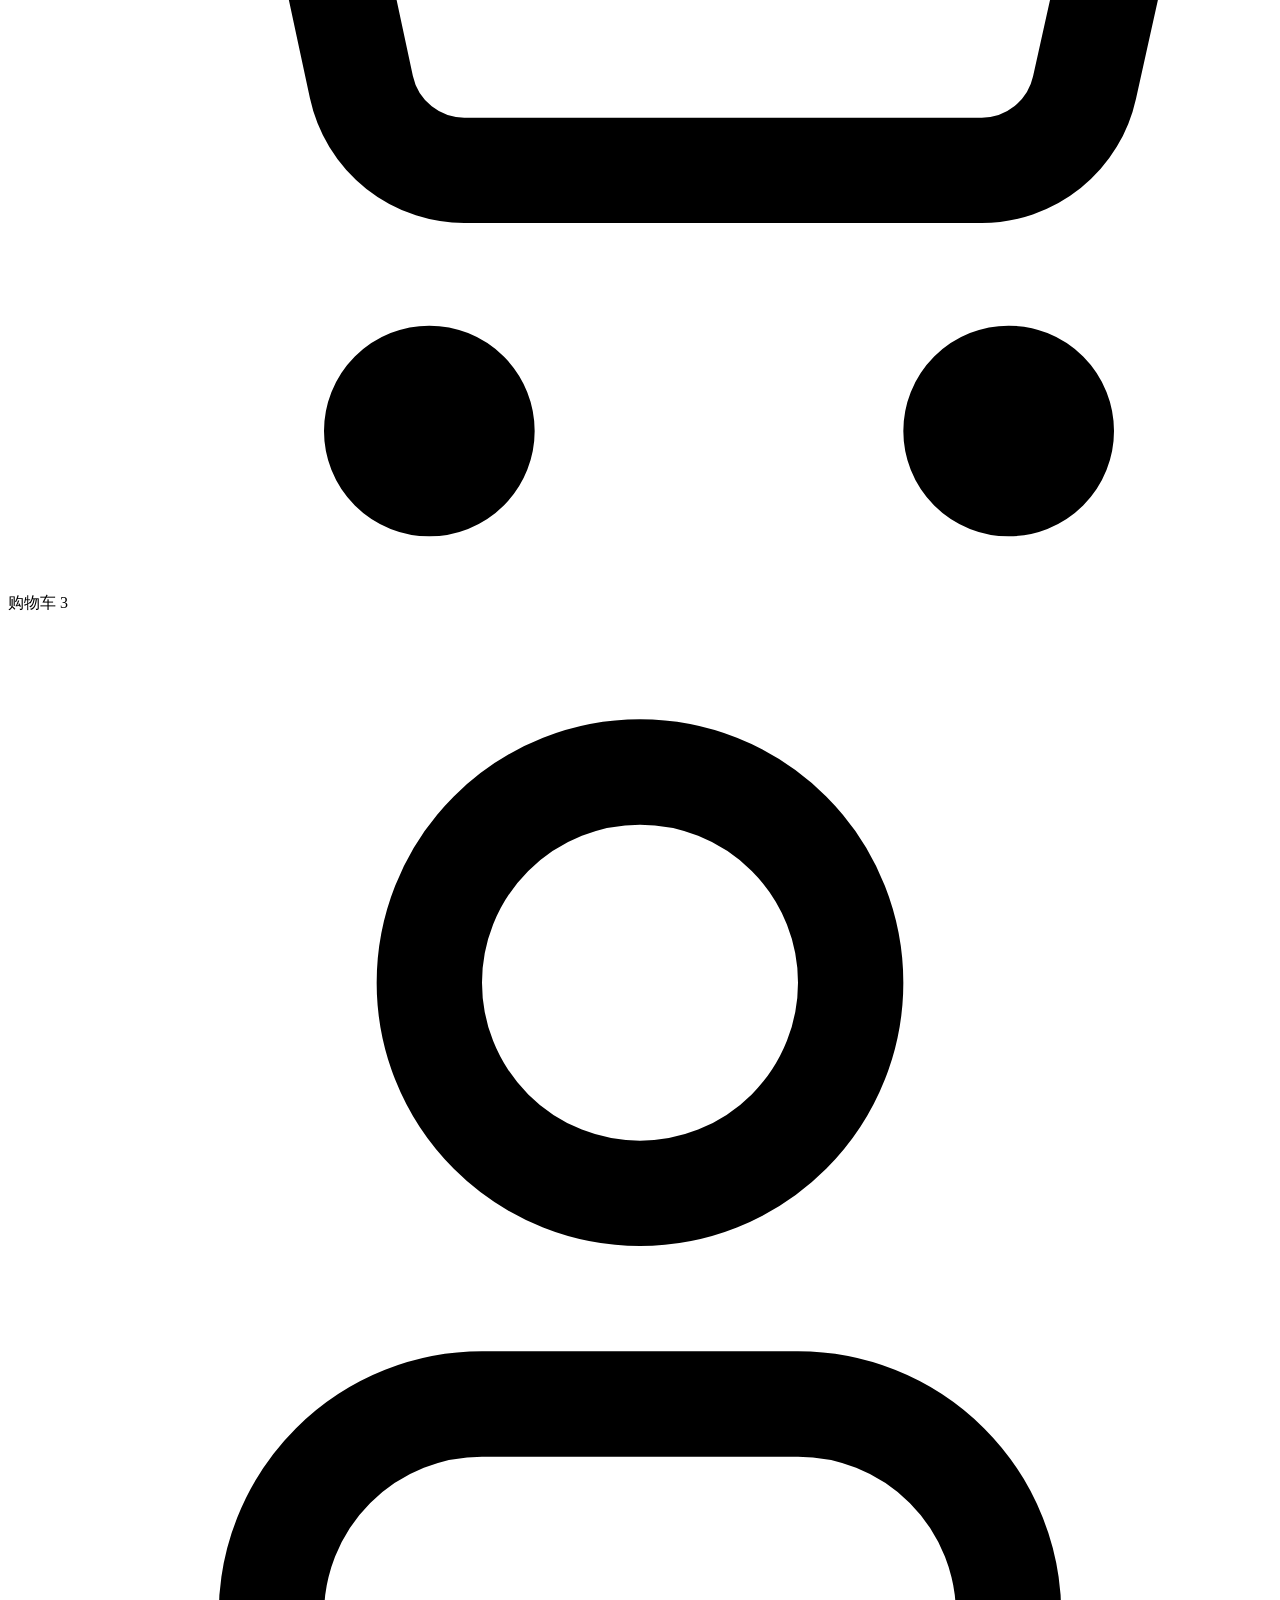
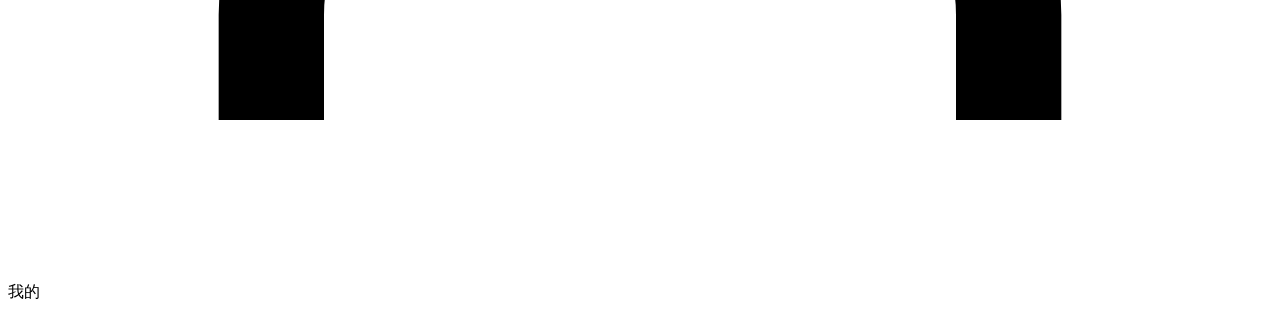
==== commit d6f4a03d: "feat: 统一图片URL为自定义WebP格式 http://lzy.soubei1123.cn/app/food/*.webp" ====
--- a/src/main/resources/app/index.html
+++ b/src/main/resources/app/index.html
@@ -4,7 +4,7 @@
     <meta name="viewport" content="width=device-width, initial-scale=1.0, maximum-scale=1.0, user-scalable=no">
     <meta name="theme-color" content="#FF6B35">
     <title>食鲜优选 — 新鲜到家</title>
-    <link rel="stylesheet" href="css/style.css">
+    <link rel="stylesheet" href="/app/css/style.css">
 </head>
 <body>
     <div class="phone-frame">
@@ -42,9 +42,9 @@
                 <!-- 轮播图 -->
                 <div class="banner-swiper">
                     <div class="banner-track">
-                        <img src="images/banner-1.jpg" class="banner-slide" alt="">
-                        <img src="images/banner-2.jpg" class="banner-slide" alt="">
-                        <img src="images/banner-3.jpg" class="banner-slide" alt="">
+                        <img src="/app/images/banner-1.jpg" class="banner-slide" alt="">
+                        <img src="/app/images/banner-2.jpg" class="banner-slide" alt="">
+                        <img src="/app/images/banner-3.jpg" class="banner-slide" alt="">
                     </div>
                     <div class="banner-dots">
                         <span class="dot active"></span><span class="dot"></span><span class="dot"></span>
@@ -55,35 +55,35 @@
                 <div class="section">
                     <div class="category-grid">
                         <a class="cat-item" onclick="scrollToCategory('snack')">
-                            <div class="cat-icon"><img src="images/cat-snack.jpg"></div>
+                            <div class="cat-icon"><img src="/app/images/cat-snack.jpg"></div>
                             <span>休闲零食</span>
                         </a>
                         <a class="cat-item" onclick="scrollToCategory('drink')">
-                            <div class="cat-icon"><img src="images/cat-drink.jpg"></div>
+                            <div class="cat-icon"><img src="/app/images/cat-drink.jpg"></div>
                             <span>饮料冲调</span>
                         </a>
                         <a class="cat-item" onclick="scrollToCategory('oil')">
-                            <div class="cat-icon"><img src="images/cat-oil.jpg"></div>
+                            <div class="cat-icon"><img src="/app/images/cat-oil.jpg"></div>
                             <span>粮油调味</span>
                         </a>
                         <a class="cat-item" onclick="scrollToCategory('instant')">
-                            <div class="cat-icon"><img src="images/cat-instant.jpg"></div>
+                            <div class="cat-icon"><img src="/app/images/cat-instant.jpg"></div>
                             <span>方便速食</span>
                         </a>
                         <a class="cat-item" onclick="scrollToCategory('fresh')">
-                            <div class="cat-icon"><img src="images/cat-fresh.jpg"></div>
+                            <div class="cat-icon"><img src="/app/images/cat-fresh.jpg"></div>
                             <span>生鲜果蔬</span>
                         </a>
                         <a class="cat-item" onclick="scrollToCategory('health')">
-                            <div class="cat-icon"><img src="images/cat-health.jpg"></div>
+                            <div class="cat-icon"><img src="/app/images/cat-health.jpg"></div>
                             <span>保健食品</span>
                         </a>
                         <a class="cat-item" onclick="scrollToCategory('tea')">
-                            <div class="cat-icon"><img src="images/cat-tea.jpg"></div>
+                            <div class="cat-icon"><img src="/app/images/cat-tea.jpg"></div>
                             <span>茗茶酒水</span>
                         </a>
                         <a class="cat-item" onclick="scrollToCategory('choco')">
-                            <div class="cat-icon"><img src="images/cat-choco.jpg"></div>
+                            <div class="cat-icon"><img src="/app/images/cat-choco.jpg"></div>
                             <span>糖巧礼盒</span>
                         </a>
                     </div>
@@ -101,28 +101,28 @@
                     </div>
                     <div class="horizontal-scroll">
                         <div class="goods-card" onclick="navigateTo('foodDetail', {id:1})">
-                            <div class="goods-img"><img src="images/goods-7.jpg"><span class="tag-sale">¥9.9</span></div>
+                            <div class="goods-img"><img src="/app/images/goods-7.jpg"><span class="tag-sale">¥9.9</span></div>
                             <div class="goods-info">
                                 <div class="goods-title">乐事薯片原味大包</div>
                                 <div class="goods-price"><b>¥9.9</b><span>¥15.9</span></div>
                             </div>
                         </div>
                         <div class="goods-card" onclick="navigateTo('foodDetail', {id:2})">
-                            <div class="goods-img"><img src="images/goods-3.jpg"><span class="tag-sale">¥5.9</span></div>
+                            <div class="goods-img"><img src="/app/images/goods-3.jpg"><span class="tag-sale">¥5.9</span></div>
                             <div class="goods-info">
                                 <div class="goods-title">红富士苹果 5斤装</div>
                                 <div class="goods-price"><b>¥5.9</b><span>¥12.8</span></div>
                             </div>
                         </div>
                         <div class="goods-card" onclick="navigateTo('foodDetail', {id:3})">
-                            <div class="goods-img"><img src="images/goods-2.jpg"><span class="tag-sale">¥29</span></div>
+                            <div class="goods-img"><img src="/app/images/goods-2.jpg"><span class="tag-sale">¥29</span></div>
                             <div class="goods-info">
                                 <div class="goods-title">农夫山泉24瓶整箱</div>
                                 <div class="goods-price"><b>¥29</b><span>¥48</span></div>
                             </div>
                         </div>
                         <div class="goods-card" onclick="navigateTo('foodDetail', {id:4})">
-                            <div class="goods-img"><img src="images/goods-8.jpg"><span class="tag-sale">¥3.9</span></div>
+                            <div class="goods-img"><img src="/app/images/goods-8.jpg"><span class="tag-sale">¥3.9</span></div>
                             <div class="goods-info">
                                 <div class="goods-title">康师傅红烧牛肉面</div>
                                 <div class="goods-price"><b>¥3.9</b><span>¥5.5</span></div>
@@ -151,7 +151,7 @@
                     </div>
                     <div class="goods-grid">
                         <div class="goods-card vertical" onclick="navigateTo('foodDetail', {id:5})">
-                            <div class="goods-img"><img src="images/goods-1.jpg"></div>
+                            <div class="goods-img"><img src="/app/images/goods-1.jpg"></div>
                             <div class="goods-info">
                                 <div class="goods-title">三只松鼠每日坚果750g</div>
                                 <div class="goods-desc">30包独立包装 · 孕妇儿童零食</div>
@@ -159,7 +159,7 @@
                             </div>
                         </div>
                         <div class="goods-card vertical" onclick="navigateTo('foodDetail', {id:6})">
-                            <div class="goods-img"><img src="images/goods-2.jpg"></div>
+                            <div class="goods-img"><img src="/app/images/goods-2.jpg"></div>
                             <div class="goods-info">
                                 <div class="goods-title">伊利纯牛奶250ml×16盒</div>
                                 <div class="goods-desc">优质奶源 · 营养早餐</div>
@@ -167,7 +167,7 @@
                             </div>
                         </div>
                         <div class="goods-card vertical" onclick="navigateTo('foodDetail', {id:7})">
-                            <div class="goods-img"><img src="images/goods-3.jpg"></div>
+                            <div class="goods-img"><img src="/app/images/goods-3.jpg"></div>
                             <div class="goods-info">
                                 <div class="goods-title">智利车厘子 J级 1kg</div>
                                 <div class="goods-desc">进口水果 · 顺丰冷链</div>
@@ -175,7 +175,7 @@
                             </div>
                         </div>
                         <div class="goods-card vertical" onclick="navigateTo('foodDetail', {id:8})">
-                            <div class="goods-img"><img src="images/goods-4.jpg"></div>
+                            <div class="goods-img"><img src="/app/images/goods-4.jpg"></div>
                             <div class="goods-info">
                                 <div class="goods-title">海底捞自热火锅麻辣味</div>
                                 <div class="goods-desc">懒人速食 · 15分钟即享</div>
@@ -183,7 +183,7 @@
                             </div>
                         </div>
                         <div class="goods-card vertical" onclick="navigateTo('foodDetail', {id:9})">
-                            <div class="goods-img"><img src="images/goods-5.jpg"></div>
+                            <div class="goods-img"><img src="/app/images/goods-5.jpg"></div>
                             <div class="goods-info">
                                 <div class="goods-title">云南普洱茶饼357g</div>
                                 <div class="goods-desc">陈香浓郁 · 送礼佳品</div>
@@ -191,7 +191,7 @@
                             </div>
                         </div>
                         <div class="goods-card vertical" onclick="navigateTo('foodDetail', {id:10})">
-                            <div class="goods-img"><img src="images/goods-6.jpg"></div>
+                            <div class="goods-img"><img src="/app/images/goods-6.jpg"></div>
                             <div class="goods-info">
                                 <div class="goods-title">五常稻花香大米5kg</div>
                                 <div class="goods-desc">东北新米 · 香糯可口</div>
@@ -223,7 +223,7 @@
                 <!-- 菜谱列表 -->
                 <div class="recipe-list">
                     <div class="recipe-card" onclick="navigateTo('recipeDetail', {id:1})">
-                        <div class="recipe-img"><img src="images/recipe-1.jpg"></div>
+                        <div class="recipe-img"><img src="/app/images/recipe-1.jpg"></div>
                         <div class="recipe-info">
                             <h4>番茄炒蛋</h4>
                             <div class="recipe-meta">
@@ -236,7 +236,7 @@
                         </div>
                     </div>
                     <div class="recipe-card" onclick="navigateTo('recipeDetail', {id:2})">
-                        <div class="recipe-img"><img src="images/recipe-2.jpg"></div>
+                        <div class="recipe-img"><img src="/app/images/recipe-2.jpg"></div>
                         <div class="recipe-info">
                             <h4>红烧牛肉面</h4>
                             <div class="recipe-meta">
@@ -249,7 +249,7 @@
                         </div>
                     </div>
                     <div class="recipe-card" onclick="navigateTo('recipeDetail', {id:3})">
-                        <div class="recipe-img"><img src="images/recipe-3.jpg"></div>
+                        <div class="recipe-img"><img src="/app/images/recipe-3.jpg"></div>
                         <div class="recipe-info">
                             <h4>黄油煎苹果</h4>
                             <div class="recipe-meta">
@@ -262,7 +262,7 @@
                         </div>
                     </div>
                     <div class="recipe-card" onclick="navigateTo('recipeDetail', {id:4})">
-                        <div class="recipe-img"><img src="images/recipe-4.jpg"></div>
+                        <div class="recipe-img"><img src="/app/images/recipe-4.jpg"></div>
                         <div class="recipe-info">
                             <h4>自热火锅豪华版</h4>
                             <div class="recipe-meta">
@@ -275,7 +275,7 @@
                         </div>
                     </div>
                     <div class="recipe-card" onclick="navigateTo('recipeDetail', {id:5})">
-                        <div class="recipe-img"><img src="images/recipe-5.jpg"></div>
+                        <div class="recipe-img"><img src="/app/images/recipe-5.jpg"></div>
                         <div class="recipe-info">
                             <h4>牛奶咖啡拿铁</h4>
                             <div class="recipe-meta">
@@ -288,7 +288,7 @@
                         </div>
                     </div>
                     <div class="recipe-card" onclick="navigateTo('recipeDetail', {id:6})">
-                        <div class="recipe-img"><img src="images/recipe-6.jpg"></div>
+                        <div class="recipe-img"><img src="/app/images/recipe-6.jpg"></div>
                         <div class="recipe-info">
                             <h4>苹果牛奶甜品</h4>
                             <div class="recipe-meta">
@@ -301,7 +301,7 @@
                         </div>
                     </div>
                     <div class="recipe-card" onclick="navigateTo('recipeDetail', {id:7})">
-                        <div class="recipe-img"><img src="images/recipe-7.jpg"></div>
+                        <div class="recipe-img"><img src="/app/images/recipe-7.jpg"></div>
                         <div class="recipe-info">
                             <h4>大米香粥</h4>
                             <div class="recipe-meta">
@@ -314,7 +314,7 @@
                         </div>
                     </div>
                     <div class="recipe-card" onclick="navigateTo('recipeDetail', {id:8})">
-                        <div class="recipe-img"><img src="images/recipe-8.jpg"></div>
+                        <div class="recipe-img"><img src="/app/images/recipe-8.jpg"></div>
                         <div class="recipe-info">
                             <h4>黄油巧克力拼盘</h4>
                             <div class="recipe-meta">
@@ -339,7 +339,7 @@
                 <div class="cart-list">
                     <div class="cart-item">
                         <div class="checkbox checked"></div>
-                        <img class="cart-img" src="images/goods-1.jpg">
+                        <img class="cart-img" src="/app/images/goods-1.jpg">
                         <div class="cart-info">
                             <div class="cart-title">三只松鼠每日坚果750g</div>
                             <div class="cart-spec">原味 / 750g</div>
@@ -351,7 +351,7 @@
                     </div>
                     <div class="cart-item">
                         <div class="checkbox checked"></div>
-                        <img class="cart-img" src="images/goods-2.jpg">
+                        <img class="cart-img" src="/app/images/goods-2.jpg">
                         <div class="cart-info">
                             <div class="cart-title">伊利纯牛奶250ml×16盒</div>
                             <div class="cart-spec">整箱 / 16盒</div>
@@ -363,7 +363,7 @@
                     </div>
                     <div class="cart-item">
                         <div class="checkbox"></div>
-                        <img class="cart-img" src="images/goods-4.jpg">
+                        <img class="cart-img" src="/app/images/goods-4.jpg">
                         <div class="cart-info">
                             <div class="cart-title">海底捞自热火锅麻辣味</div>
                             <div class="cart-spec">麻辣味 / 盒装</div>
@@ -509,7 +509,7 @@
                     <span>商品详情</span>
                     <svg viewBox="0 0 24 24" width="22" height="22" fill="none" stroke="currentColor" stroke-width="2"><circle cx="12" cy="12" r="1"></circle><circle cx="19" cy="12" r="1"></circle><circle cx="5" cy="12" r="1"></circle></svg>
                 </div>
-                <div class="detail-banner"><img src="images/goods-1.jpg"></div>
+                <div class="detail-banner"><img src="/app/images/goods-1.jpg"></div>
                 <div class="detail-info">
                     <div class="detail-price-row">
                         <span class="price-symbol">¥</span><span class="price-int">69</span><span class="price-decimal">.00</span>
@@ -540,9 +540,9 @@
                 <div class="detail-section">
                     <div class="detail-section-title">商品详情</div>
                     <div class="detail-images">
-                        <img src="images/goods-1.jpg">
-                        <img src="images/goods-3.jpg">
-                        <img src="images/goods-2.jpg">
+                        <img src="/app/images/goods-1.jpg">
+                        <img src="/app/images/goods-3.jpg">
+                        <img src="/app/images/goods-2.jpg">
                     </div>
                 </div>
                 <div class="detail-section">
@@ -582,7 +582,7 @@
                     <svg viewBox="0 0 24 24" width="22" height="22" fill="none" stroke="currentColor" stroke-width="2"><path d="M4 12v8a2 2 0 0 0 2 2h12a2 2 0 0 0 2-2v-8"></path><polyline points="16 6 12 2 8 6"></polyline><line x1="12" x2="12" y1="2" y2="15"></line></svg>
                 </div>
                 <div class="recipe-detail-hero">
-                    <img src="images/recipe-1.jpg">
+                    <img src="/app/images/recipe-1.jpg">
                     <div class="recipe-detail-info">
                         <h2>番茄炒蛋</h2>
                         <div class="recipe-meta">
@@ -648,7 +648,7 @@
                 <!-- 商品列表 -->
                 <div class="order-goods">
                     <div class="cart-item">
-                        <img class="cart-img" src="images/goods-1.jpg">
+                        <img class="cart-img" src="/app/images/goods-1.jpg">
                         <div class="cart-info">
                             <div class="cart-title">三只松鼠每日坚果750g</div>
                             <div class="cart-spec">原味 / 750g</div>
@@ -749,7 +749,7 @@
         <div class="toast" id="toast"></div>
     </div>
 
-    <script src="js/app.js"></script>
+    <script src="/app/js/app.js"></script>
 
 
 </body></html>
